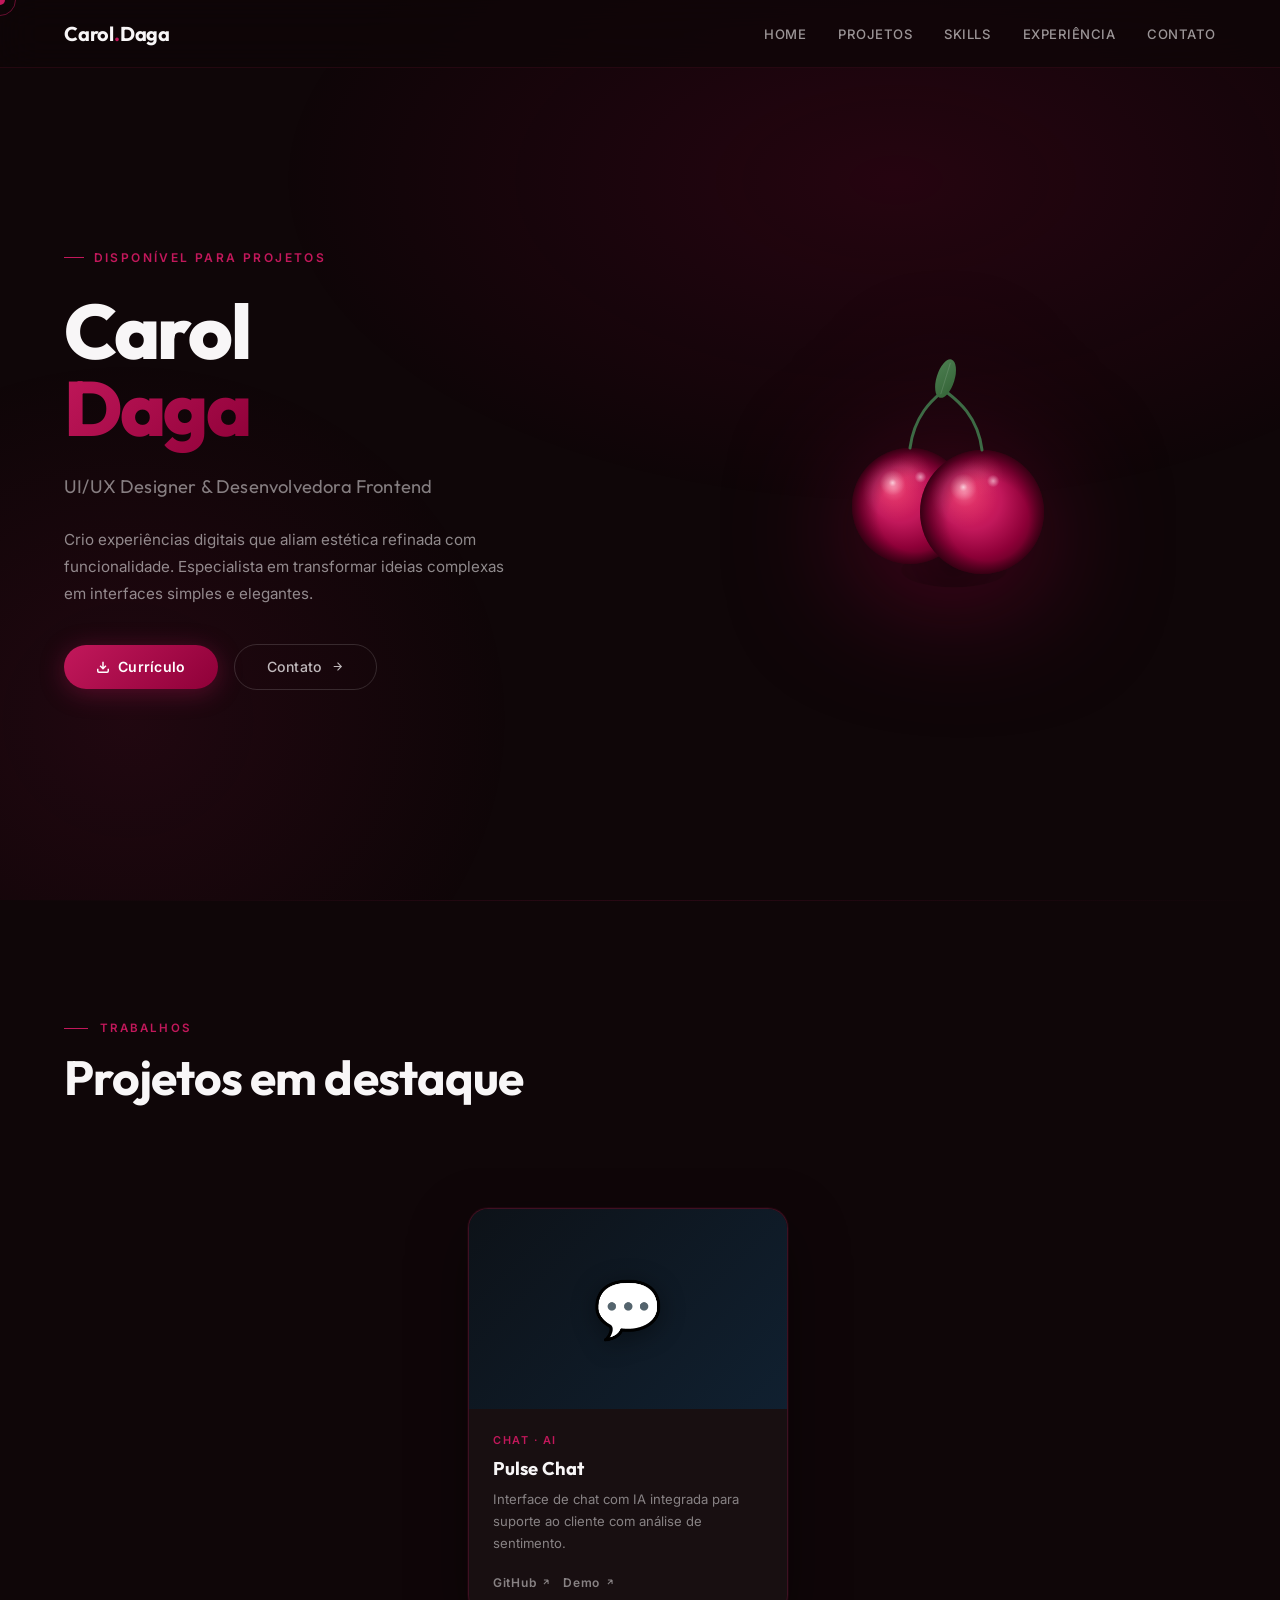
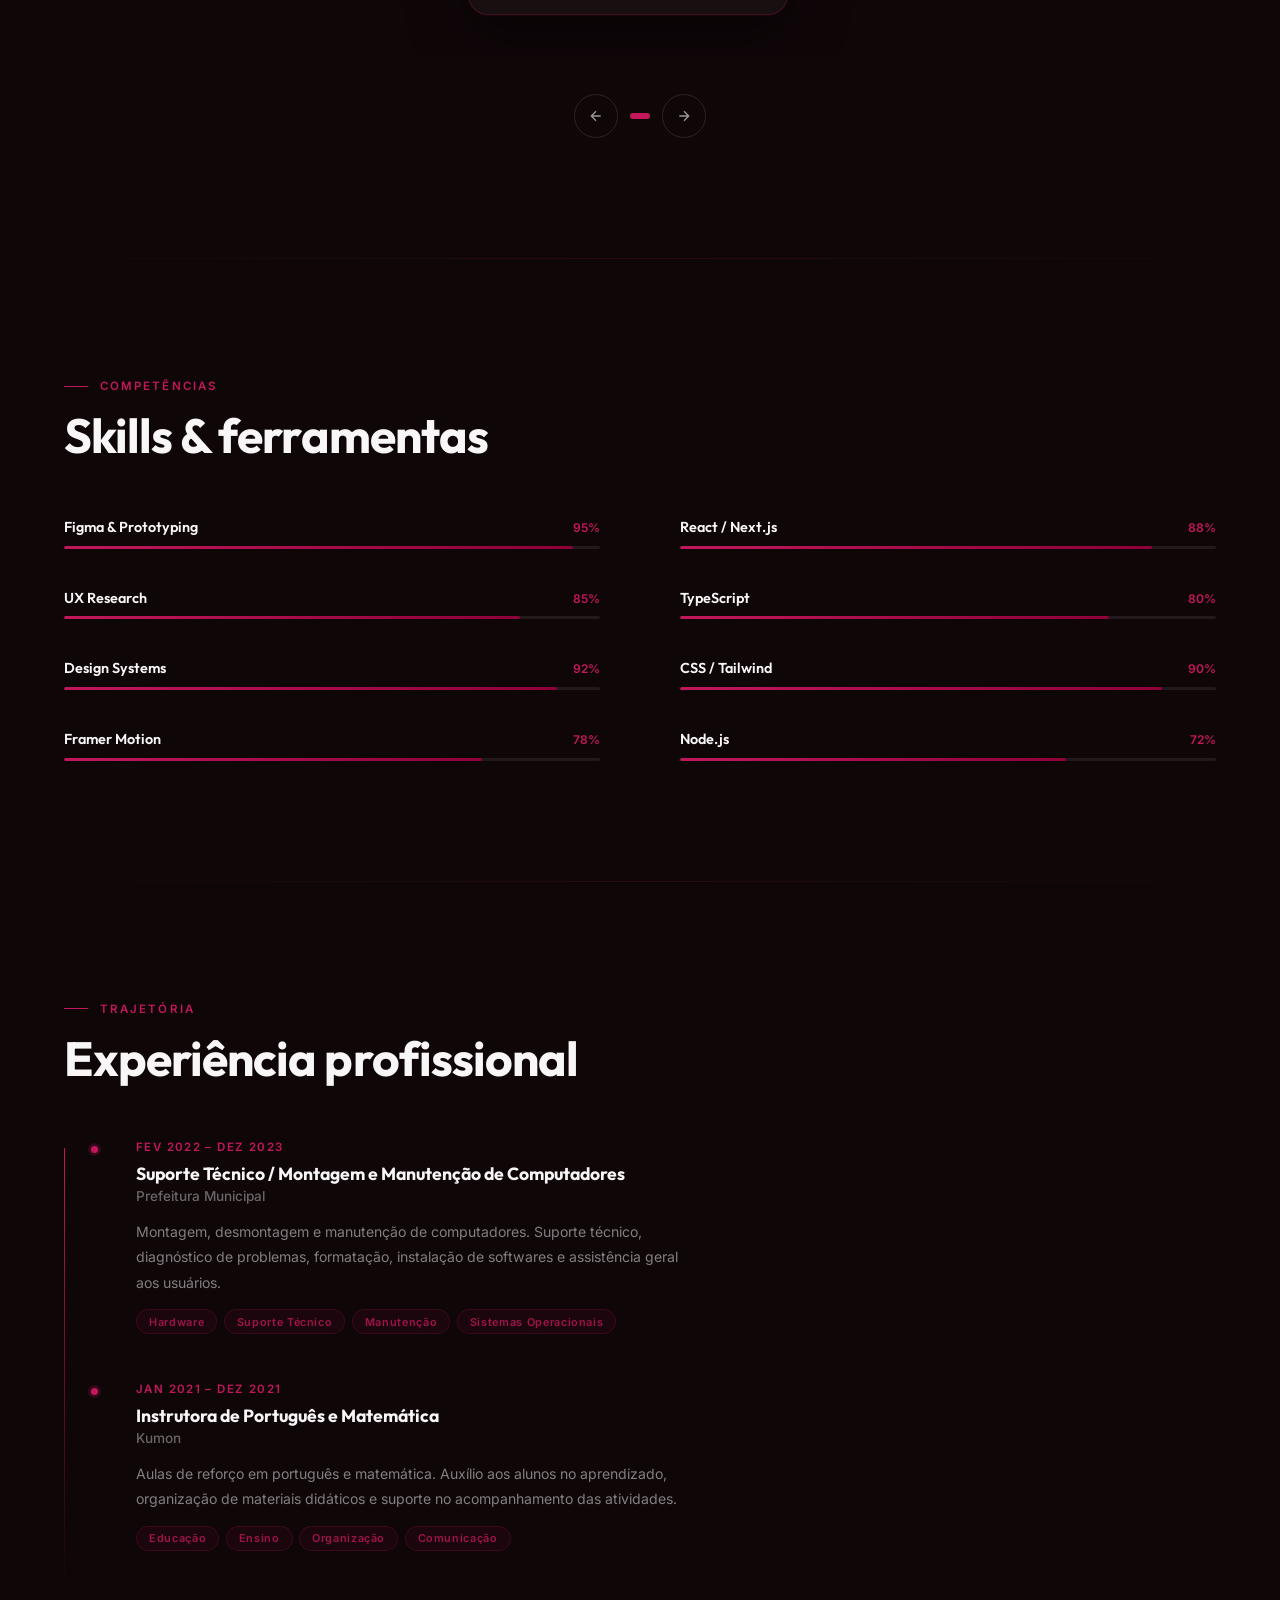
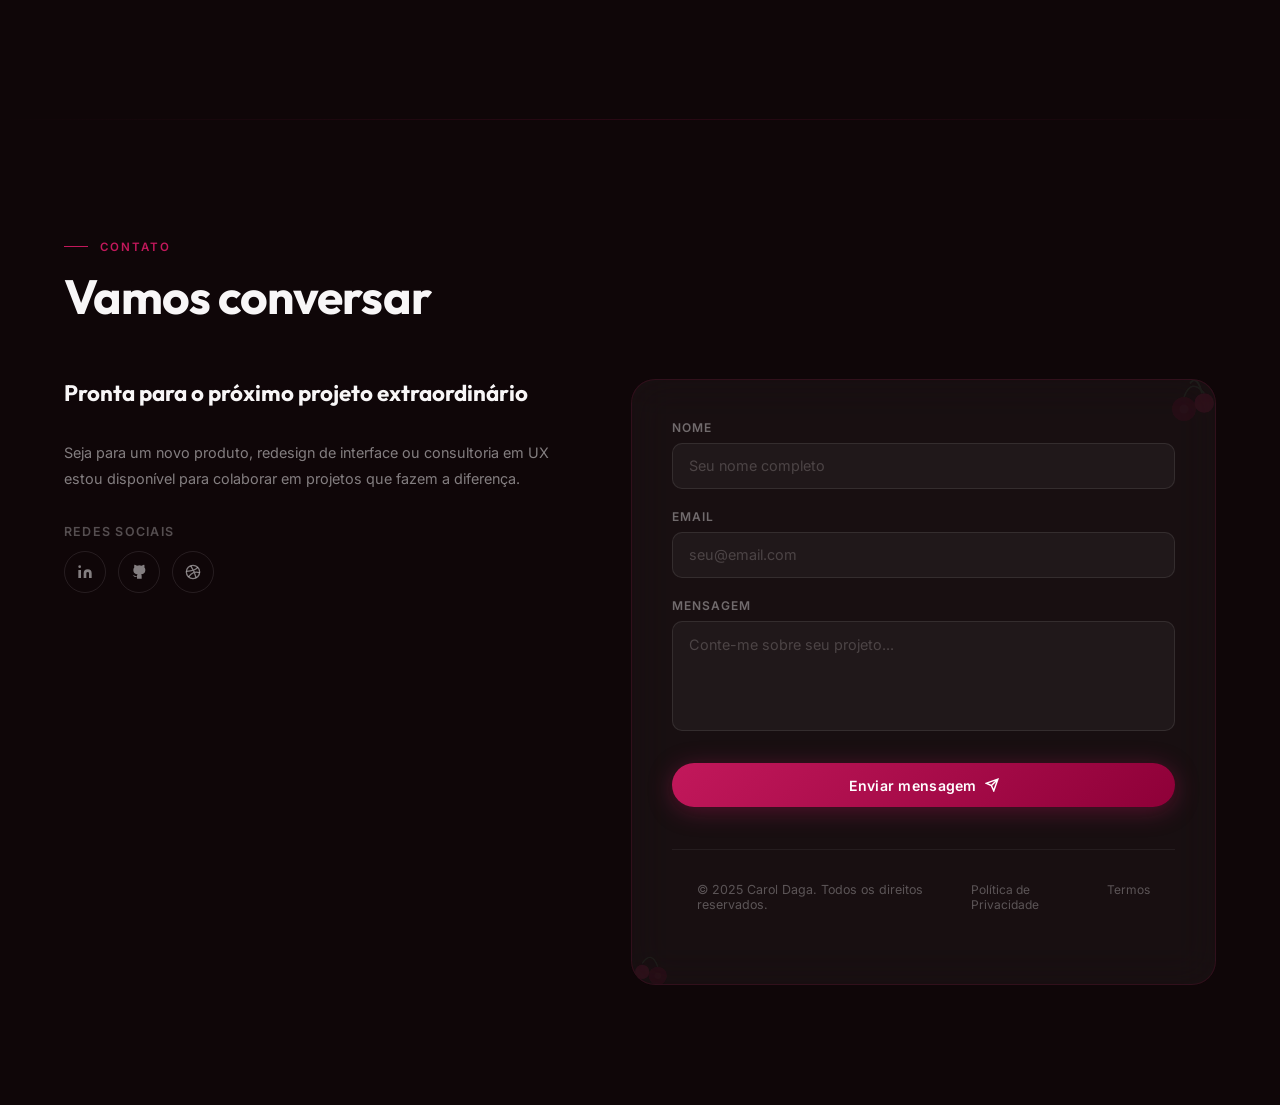
==== index.html @ 77267458 "style: toque finais no portfólio" ====
<!DOCTYPE html>
<html lang="pt-BR">
<head>
<meta charset="UTF-8">
<meta name="viewport" content="width=device-width, initial-scale=1.0">
<title>Portfolio — Carol Daga</title>
<link href="https://fonts.googleapis.com/css2?family=Outfit:wght@300;400;500;600;700;800&family=Inter:wght@300;400;500;600&display=swap" rel="stylesheet">
<link rel="stylesheet" href="style.css">
</head>
<body>

<div class="cursor" id="cursor"></div>
<div class="cursor-ring" id="cursorRing"></div>

<!-- HEADER -->
<header>
  <div class="logo">Carol<span>.</span>Daga</div>
  <nav>
    <a href="#home">Home</a>
    <a href="#projects">Projetos</a>
    <a href="#skills">Skills</a>
    <a href="#experience">Experiência</a>
    <a href="#contact">Contato</a>
  </nav>
</header>

<!-- HERO -->
<div class="wrapper">
<section id="home">
  <div class="hero-left fade-in">
    <span class="hero-eyebrow">Disponível para projetos</span>
    <h1 class="hero-name">
      Carol<br><span class="highlight">Daga</span>
    </h1>
    <p class="hero-title">UI/UX Designer & Desenvolvedora Frontend</p>
    <p class="hero-desc">Crio experiências digitais que aliam estética refinada com funcionalidade. Especialista em transformar ideias complexas em interfaces simples e elegantes.</p>
    <div class="hero-actions">
      <a href="https://drive.google.com/file/d/1856qaELvuAtlVrvX8k4z2LQz_kEx87Ot/view?usp=sharing" class="btn-primary">
        <svg width="14" height="14" viewBox="0 0 24 24" fill="none" stroke="currentColor" stroke-width="2.5"><path d="M21 15v4a2 2 0 01-2 2H5a2 2 0 01-2-2v-4M7 10l5 5 5-5M12 15V3"/></svg>
        Currículo
      </a>
      <a href="#contact" class="btn-secondary">
        Contato
        <svg width="13" height="13" viewBox="0 0 24 24" fill="none" stroke="currentColor" stroke-width="2"><path d="M5 12h14M12 5l7 7-7 7"/></svg>
      </a>
    </div>
  </div>
  <div class="hero-right">
    <div class="cherry-scene">
      <canvas id="cherryCanvas" width="380" height="380"></canvas>
    </div>
  </div>
</section>
</div>

<div class="section-divider"></div>

<!-- PROJECTS -->
<div class="wrapper">
<section id="projects">
  <div class="projects-header fade-in">
    <span class="section-label">Trabalhos</span>
    <h2 class="section-title">Projetos em destaque</h2>
  </div>

  <div class="carousel-wrapper" id="carouselWrapper">
    <div class="carousel-track" id="carouselTrack">
      <!-- Cards são inseridos via JS -->
    </div>
  </div>

  <div class="carousel-controls">
    <button class="carousel-btn" id="prevBtn">
      <svg width="16" height="16" viewBox="0 0 24 24" fill="none" stroke="currentColor" stroke-width="2"><path d="M19 12H5M12 5l-7 7 7 7"/></svg>
    </button>
    <div class="carousel-dots" id="carouselDots"></div>
    <button class="carousel-btn" id="nextBtn">
      <svg width="16" height="16" viewBox="0 0 24 24" fill="none" stroke="currentColor" stroke-width="2"><path d="M5 12h14M12 5l7 7-7 7"/></svg>
    </button>
  </div>
</section>
</div>

<div class="section-divider"></div>

<!-- SKILLS -->
<div class="wrapper">
<section id="skills">
  <div class="fade-in">
    <span class="section-label">Competências</span>
    <h2 class="section-title">Skills & ferramentas</h2>
  </div>
  <div class="skills-grid" id="skillsGrid">
  </div>
</section>
</div>

<div class="section-divider"></div>

<!-- EXPERIENCE -->
<div class="wrapper">
<section id="experience">
  <div class="fade-in">
    <span class="section-label">Trajetória</span>
    <h2 class="section-title">Experiência profissional</h2>
  </div>
  <div class="timeline" id="timeline"></div>
</section>
</div>

<div class="section-divider"></div>

<!-- CONTACT -->
<div class="wrapper">
<section id="contact">
  <div class="fade-in">
    <span class="section-label">Contato</span>
    <h2 class="section-title">Vamos conversar</h2>
  </div>
  <div class="contact-inner">
    <div class="contact-info fade-in">
      <p class="contact-info-title">Pronta para o próximo projeto extraordinário</p>
      <p class="contact-info-desc">Seja para um novo produto, redesign de interface ou consultoria em UX estou disponível para colaborar em projetos que fazem a diferença.</p>
      <div>
        <p style="font-size:0.78rem;letter-spacing:0.1em;text-transform:uppercase;color:rgba(248,246,247,0.3);margin-bottom:0.75rem;font-weight:600;">Redes sociais</p>
        <div class="contact-socials">
          <a class="social-link" href="https://www.linkedin.com/in/ana-carolina-daga-6a8595406/" title="LinkedIn">
            <svg width="16" height="16" viewBox="0 0 24 24" fill="currentColor"><path d="M16 8a6 6 0 016 6v7h-4v-7a2 2 0 00-2-2 2 2 0 00-2 2v7h-4v-7a6 6 0 016-6zM2 9h4v12H2z"/><circle cx="4" cy="4" r="2"/></svg>
          </a>
          <a class="social-link" href="https://github.com/Daga404" title="GitHub">
            <svg width="16" height="16" viewBox="0 0 24 24" fill="currentColor"><path d="M9 19c-5 1.5-5-2.5-7-3m14 6v-3.87a3.37 3.37 0 00-.94-2.61c3.14-.35 6.44-1.54 6.44-7A5.44 5.44 0 0020 4.77 5.07 5.07 0 0019.91 1S18.73.65 16 2.48a13.38 13.38 0 00-7 0C6.27.65 5.09 1 5.09 1A5.07 5.07 0 005 4.77a5.44 5.44 0 00-1.5 3.78c0 5.42 3.3 6.61 6.44 7A3.37 3.37 0 009 18.13V22"/></svg>
          </a>
          <a class="social-link" href="https://dribbble.com/Caroldgt" title="Dribbble">
            <svg width="16" height="16" viewBox="0 0 24 24" fill="none" stroke="currentColor" stroke-width="2"><circle cx="12" cy="12" r="10"/><path d="M8.56 2.75c4.37 6.03 6.02 9.42 8.03 17.72m2.54-15.38c-3.72 4.35-8.94 5.66-16.88 5.85m19.5 1.9c-3.5-.93-6.63-.82-8.94 0-2.58.92-5.01 2.86-7.44 6.32"/></svg>
          </a>
          <!-- <a class="social-link" href="caroldaga2@gmail.com" title="Email">
            <svg width="16" height="16" viewBox="0 0 24 24" fill="none" stroke="currentColor" stroke-width="2"><path d="M4 4h16c1.1 0 2 .9 2 2v12c0 1.1-.9 2-2 2H4c-1.1 0-2-.9-2-2V6c0-1.1.9-2 2-2z"/><polyline points="22,6 12,13 2,6"/></svg>
          </a> -->
        </div>
      </div>
    </div>
    <div class="contact-card fade-in" style="position:relative;">

     <!-- Corner cherry deco -->
<svg class="cherry-deco" style="top:-10px;right:-8px;width:60px;" viewBox="0 0 80 80" fill="none">
  <circle cx="28" cy="52" r="16" fill="#8E0038"/>
  <circle cx="55" cy="44" r="13" fill="#C2185B"/>
  <path d="M28 36 Q38 10 55 31" stroke="#4a7c5f" stroke-width="2" fill="none"/>
  <path d="M36 18 Q45 5 52 31" stroke="#4a7c5f" stroke-width="2.5" fill="none"/>
  <circle cx="28" cy="52" r="6" fill="rgba(255,255,255,0.12)"/>
</svg>
<svg class="cherry-deco" style="bottom:-10px;left:-8px;width:52px;transform:scale(-1,1);" viewBox="0 0 80 80" fill="none">
  <circle cx="28" cy="52" r="14" fill="#8E0038"/>
  <circle cx="52" cy="46" r="11" fill="#C2185B"/>
  <path d="M28 38 Q38 12 52 33" stroke="#4a7c5f" stroke-width="2" fill="none"/>
  <circle cx="28" cy="52" r="5" fill="rgba(255,255,255,0.1)"/>
</svg>

<form id="contact-form">
  <div class="form-group">
    <label class="form-label">Nome</label>
    <input class="form-input" type="text" name="nome" placeholder="Seu nome completo" required>
  </div>
  <div class="form-group">
    <label class="form-label">Email</label>
    <input class="form-input" type="email" name="email" placeholder="seu@email.com" required>
  </div>
  <div class="form-group">
    <label class="form-label">Mensagem</label>
    <textarea class="form-textarea" name="mensagem" placeholder="Conte-me sobre seu projeto..." required></textarea>
  </div>
  <button class="btn-primary" type="submit" style="width:100%;justify-content:center;margin-top:0.5rem;">
    Enviar mensagem
    <svg width="14" height="14" viewBox="0 0 24 24" fill="none" stroke="currentColor" stroke-width="2.5"><path d="M22 2L11 13M22 2l-7 20-4-9-9-4 20-7z"/></svg>
  </button>
  <p id="form-status" style="text-align:center;margin-top:1rem;font-size:0.9rem;"></p>
</form>

<!-- FOOTER -->
<footer>
  <p class="footer-copy">© 2025 Carol Daga. Todos os direitos reservados.</p>
  <div class="footer-links">
    <a href="#">Política de Privacidade</a>
    <a href="#">Termos</a>
  </div>
</footer>

<script>
// ── CURSOR ──
const cursor = document.getElementById('cursor');
const cursorRing = document.getElementById('cursorRing');
let mx = 0, my = 0, rx = 0, ry = 0;
document.addEventListener('mousemove', e => { mx = e.clientX; my = e.clientY; cursor.style.left = mx+'px'; cursor.style.top = my+'px'; });
function animateRing() {
  rx += (mx - rx) * 0.14;
  ry += (my - ry) * 0.14;
  cursorRing.style.left = rx+'px'; cursorRing.style.top = ry+'px';
  requestAnimationFrame(animateRing);
}
animateRing();

// ── CHERRY CANVAS ──
(function() {
  const canvas = document.getElementById('cherryCanvas');
  const ctx = canvas.getContext('2d');
  const W = 380, H = 380;
  let mouseX = 0, mouseY = 0;
  let tiltX = 0, tiltY = 0;

  document.addEventListener('mousemove', e => {
    const rect = canvas.getBoundingClientRect();
    mouseX = ((e.clientX - rect.left) / W - 0.5) * 2;
    mouseY = ((e.clientY - rect.top) / H - 0.5) * 2;
  });

  function drawCherry(ox, oy, radius, tX, tY) {
    ctx.clearRect(0, 0, W, H);
    const cx = W/2 + ox + tX*18;
    const cy = H/2 + oy + tY*14;

    // Shadow
    const shadowGrad = ctx.createRadialGradient(cx+10, cy+radius*0.9+20, 0, cx+10, cy+radius*0.9+20, radius*1.1);
    shadowGrad.addColorStop(0, 'rgba(0,0,0,0.35)');
    shadowGrad.addColorStop(1, 'rgba(0,0,0,0)');
    ctx.beginPath();
    ctx.ellipse(cx+10, cy+radius+18, radius*0.85, radius*0.28, 0, 0, Math.PI*2);
    ctx.fillStyle = shadowGrad;
    ctx.fill();

    // --- Cherry 1 (left, slightly behind) ---
    drawOneFruit(ctx, cx-34+tX*6, cy+16+tY*4, 58);

    // --- Cherry 2 (right, front) ---
    drawOneFruit(ctx, cx+38+tX*8, cy+22+tY*4, 62);

    // --- Stems ---
    ctx.strokeStyle = '#3d6b45';
    ctx.lineWidth = 3;
    ctx.lineCap = 'round';

    // Left stem
    ctx.beginPath();
    ctx.moveTo(cx-34+tX*6, cy+16+tY*4-58);
    ctx.bezierCurveTo(cx-34+tX*6+5, cy-80, cx+tX*7-5, cy-95, cx+tX*7, cy-100);
    ctx.stroke();

    // Right stem
    ctx.beginPath();
    ctx.moveTo(cx+38+tX*8, cy+22+tY*4-62);
    ctx.bezierCurveTo(cx+38+tX*8-5, cy-80, cx+tX*7+5, cy-95, cx+tX*7, cy-100);
    ctx.stroke();

    // Leaf
    ctx.save();
    ctx.translate(cx+tX*7-2, cy-100);
    ctx.rotate(0.3 + tX*0.08);
    const leafGrad = ctx.createLinearGradient(-18,-10,18,10);
    leafGrad.addColorStop(0, '#4a7c4e');
    leafGrad.addColorStop(1, '#2d5c30');
    ctx.beginPath();
    ctx.ellipse(0, -12, 9, 20, 0, 0, Math.PI*2);
    ctx.fillStyle = leafGrad;
    ctx.fill();
    // Leaf vein
    ctx.strokeStyle = 'rgba(255,255,255,0.12)';
    ctx.lineWidth = 1;
    ctx.beginPath();
    ctx.moveTo(0, -28); ctx.lineTo(0, 4);
    ctx.stroke();
    ctx.restore();
  }

  function drawOneFruit(ctx, cx, cy, r) {
    // Base gradient - dark wine to bright crimson
    const baseGrad = ctx.createRadialGradient(cx-r*0.3, cy-r*0.35, r*0.05, cx, cy, r);
    baseGrad.addColorStop(0, '#e8215a');
    baseGrad.addColorStop(0.45, '#C2185B');
    baseGrad.addColorStop(0.78, '#8E0038');
    baseGrad.addColorStop(1, '#5a0020');
    ctx.beginPath();
    ctx.arc(cx, cy, r, 0, Math.PI*2);
    ctx.fillStyle = baseGrad;
    ctx.fill();

    // Dark rim (bottom edge depth)
    const rimGrad = ctx.createRadialGradient(cx+r*0.3, cy+r*0.4, 0, cx, cy, r);
    rimGrad.addColorStop(0, 'rgba(0,0,0,0)');
    rimGrad.addColorStop(0.65, 'rgba(0,0,0,0)');
    rimGrad.addColorStop(1, 'rgba(0,0,0,0.38)');
    ctx.beginPath();
    ctx.arc(cx, cy, r, 0, Math.PI*2);
    ctx.fillStyle = rimGrad;
    ctx.fill();

    // Specular highlight (large soft)
    const spec1Grad = ctx.createRadialGradient(cx-r*0.28, cy-r*0.3, 0, cx-r*0.28, cy-r*0.3, r*0.55);
    spec1Grad.addColorStop(0, 'rgba(255,255,255,0.28)');
    spec1Grad.addColorStop(0.4, 'rgba(255,255,255,0.08)');
    spec1Grad.addColorStop(1, 'rgba(255,255,255,0)');
    ctx.beginPath();
    ctx.arc(cx, cy, r, 0, Math.PI*2);
    ctx.fillStyle = spec1Grad;
    ctx.fill();

    // Sharp catchlight
    ctx.save();
    ctx.beginPath();
    ctx.arc(cx, cy, r, 0, Math.PI*2);
    ctx.clip();
    const catchGrad = ctx.createRadialGradient(cx-r*0.3, cy-r*0.4, 0, cx-r*0.3, cy-r*0.4, r*0.22);
    catchGrad.addColorStop(0, 'rgba(255,255,255,0.72)');
    catchGrad.addColorStop(0.3, 'rgba(255,255,255,0.3)');
    catchGrad.addColorStop(1, 'rgba(255,255,255,0)');
    ctx.fillStyle = catchGrad;
    ctx.fillRect(cx-r, cy-r, r*2, r*2);

    // Tiny secondary sparkle
    const spark = ctx.createRadialGradient(cx+r*0.18, cy-r*0.5, 0, cx+r*0.18, cy-r*0.5, r*0.1);
    spark.addColorStop(0, 'rgba(255,255,255,0.55)');
    spark.addColorStop(1, 'rgba(255,255,255,0)');
    ctx.fillStyle = spark;
    ctx.fillRect(cx-r, cy-r, r*2, r*2);
    ctx.restore();

    // Subtle translucency at top
    const transGrad = ctx.createRadialGradient(cx, cy-r*0.6, 0, cx, cy-r*0.6, r*0.35);
    transGrad.addColorStop(0, 'rgba(255,120,140,0.15)');
    transGrad.addColorStop(1, 'rgba(255,120,140,0)');
    ctx.beginPath();
    ctx.arc(cx, cy, r, 0, Math.PI*2);
    ctx.fillStyle = transGrad;
    ctx.fill();
  }

  let animTilt = {x: 0, y: 0};
  function animate() {
    animTilt.x += (mouseX - animTilt.x) * 0.07;
    animTilt.y += (mouseY - animTilt.y) * 0.07;
    drawCherry(0, 20, 62, animTilt.x, animTilt.y);
    requestAnimationFrame(animate);
  }
  animate();
})();

// ── PROJECTS DATA ──
const projects = [
  /* {
    emoji: '🛒',
    bg: 'linear-gradient(135deg, #1a0d12 0%, #2d0a1f 100%)',
    tag: 'UI Design · E-commerce',
    title: 'Bloom Market',
    desc: 'Plataforma de e-commerce para artesanato local com checkout intuitivo e experiência mobile-first.',
    links: ['Live Demo', 'Case Study'],
  }, */
  /* {
    emoji: '📊',
    bg: 'linear-gradient(135deg, #0d1020 0%, #1a1535 100%)',
    tag: 'Dashboard · SaaS',
    title: 'Metric Studio',
    desc: 'Dashboard analítico com visualizações de dados em tempo real para equipes de produto.',
    links: ['Live Demo', 'GitHub'],
  }, */
  /* {
    emoji: '🎵',
    bg: 'linear-gradient(135deg, #0f1a10 0%, #1a2d1a 100%)',
    tag: 'App Mobile · UX',
    title: 'Harmonia',
    desc: 'Aplicativo de streaming musical com interface gestual e personalização profunda de playlists.',
    links: ['Protótipo', 'Behance'],
  }, */
  /* {
    emoji: '🏠',
    bg: 'linear-gradient(135deg, #1a1005 0%, #2d200a 100%)',
    tag: 'Web App · Real Estate',
    title: 'Nidus',
    desc: 'Plataforma imobiliária com tour virtual em 3D e match inteligente entre perfil e imóvel.',
    links: ['Live Demo', 'Case Study'],
  }, */
  {
    emoji: '💬',
    bg: 'linear-gradient(135deg, #0d1218 0%, #102030 100%)',
    tag: 'Chat · AI',
    title: 'Pulse Chat',
    desc: 'Interface de chat com IA integrada para suporte ao cliente com análise de sentimento.',
    links: ['GitHub', 'Demo'],
  },
];

const track = document.getElementById('carouselTrack');
const dotsEl = document.getElementById('carouselDots');
let currentIndex = 0;
const total = projects.length;

projects.forEach((p, i) => {
  const card = document.createElement('div');
  card.className = 'project-card' + (i === 0 ? ' active' : '');
  card.innerHTML = `
    <div class="card-thumb">
      <div class="card-thumb-bg" style="background:${p.bg}">
        <span style="font-size:3.5rem;filter:drop-shadow(0 4px 12px rgba(0,0,0,0.4))">${p.emoji}</span>
      </div>
    </div>
    <div class="card-body">
      <p class="card-tag">${p.tag}</p>
      <h3 class="card-title">${p.title}</h3>
      <p class="card-desc">${p.desc}</p>
      <div class="card-links">
        ${p.links.map(l => `<a class="card-link" href="#">
          ${l}
          <svg width="10" height="10" viewBox="0 0 24 24" fill="none" stroke="currentColor" stroke-width="2.5"><path d="M7 17L17 7M17 7H7M17 7v10"/></svg>
        </a>`).join('')}
      </div>
    </div>
  `;
  track.appendChild(card);

  const dot = document.createElement('div');
  dot.className = 'dot' + (i===0?' active':'');
  dot.addEventListener('click', () => goTo(i));
  dotsEl.appendChild(dot);
});

function goTo(idx) {
  currentIndex = ((idx % total) + total) % total;
  const cards = track.querySelectorAll('.project-card');
  const dots = dotsEl.querySelectorAll('.dot');
  const cardW = 320 + 24; // card width + gap
  const wrapperW = track.parentElement.offsetWidth;
  const offset = wrapperW/2 - cardW/2 - currentIndex*cardW;
  track.style.transform = `translateX(${offset}px)`;

  cards.forEach((c,i) => {
    c.classList.toggle('active', i === currentIndex);
  });
  dots.forEach((d,i) => d.classList.toggle('active', i === currentIndex));
}

// Init position
setTimeout(() => goTo(1), 50);

document.getElementById('prevBtn').addEventListener('click', () => goTo(currentIndex - 1));
document.getElementById('nextBtn').addEventListener('click', () => goTo(currentIndex + 1));

// Auto-advance
setInterval(() => goTo(currentIndex + 1), 5000);

// ── SKILLS ──
const skills = [
  { name: 'Figma & Prototyping', pct: 95 },
  { name: 'React / Next.js', pct: 88 },
  { name: 'UX Research', pct: 85 },
  { name: 'TypeScript', pct: 80 },
  { name: 'Design Systems', pct: 92 },
  { name: 'CSS / Tailwind', pct: 90 },
  { name: 'Framer Motion', pct: 78 },
  { name: 'Node.js', pct: 72 },
];

const skillsGrid = document.getElementById('skillsGrid');
skills.forEach(s => {
  const el = document.createElement('div');
  el.className = 'skill-item fade-in';
  el.innerHTML = `
    <div class="skill-info">
      <span class="skill-name">${s.name}</span>
      <span class="skill-pct">${s.pct}%</span>
    </div>
    <div class="skill-bar">
      <div class="skill-fill" data-pct="${s.pct}"></div>
    </div>
  `;
  skillsGrid.appendChild(el);
});

// ── EXPERIENCE ──
const experiences = [
  {
  date: 'Fev 2022 – Dez 2023',
  role: 'Suporte Técnico / Montagem e Manutenção de Computadores',
  company: 'Prefeitura Municipal',
  desc: 'Montagem, desmontagem e manutenção de computadores. Suporte técnico, diagnóstico de problemas, formatação, instalação de softwares e assistência geral aos usuários.',
  tags: ['Hardware', 'Suporte Técnico', 'Manutenção', 'Sistemas Operacionais']
},
{
  date: 'Jan 2021 – Dez 2021',
  role: 'Instrutora de Português e Matemática',
  company: 'Kumon',
  desc: 'Aulas de reforço em português e matemática. Auxílio aos alunos no aprendizado, organização de materiais didáticos e suporte no acompanhamento das atividades.',
  tags: ['Educação', 'Ensino', 'Organização', 'Comunicação']
}

];

const timeline = document.getElementById('timeline');
experiences.forEach(e => {
  const el = document.createElement('div');
  el.className = 'timeline-item fade-in';
  el.innerHTML = `
    <p class="timeline-date">${e.date}</p>
    <h3 class="timeline-role">${e.role}</h3>
    <p class="timeline-company">${e.company}</p>
    <p class="timeline-desc">${e.desc}</p>
    <div class="timeline-tags">${e.tags.map(t=>`<span class="tag">${t}</span>`).join('')}</div>
  `;
  timeline.appendChild(el);
});

// ── SCROLL ANIMATIONS ──
const observer = new IntersectionObserver((entries) => {
  entries.forEach(e => {
    if (e.isIntersecting) {
      e.target.classList.add('visible');
      // Animate skill bars
      e.target.querySelectorAll('.skill-fill').forEach(bar => {
        bar.style.width = bar.dataset.pct + '%';
      });
    }
  });
}, { threshold: 0.12, rootMargin: '0px 0px -40px 0px' });

document.querySelectorAll('.fade-in').forEach(el => observer.observe(el));

// Also trigger skill bar animation when skills section is visible
const skillObserver = new IntersectionObserver((entries) => {
  entries.forEach(e => {
    if(e.isIntersecting) {
      e.target.querySelectorAll('.skill-fill').forEach(bar => {
        bar.style.width = bar.dataset.pct + '%';
      });
    }
  });
}, { threshold: 0.1 });
skillObserver.observe(document.getElementById('skills'));
</script>
 <script src="script.js"></script>
</body>
</html>
---- style.css ----
:root {
    --crimson: #C2185B;
    --wine: #8E0038;
    --wine-deep: #6B0029;
    --soft-white: #F8F6F7;
    --dark: #2A2A2A;
    --dark-mid: #3D3D3D;
    --gray: #6E6E6E;
    --gray-light: #E8E4E6;
    --glass-bg: rgba(248, 246, 247, 0.06);
    --glass-border: rgba(194, 24, 91, 0.18);
  }

  *, *::before, *::after { box-sizing: border-box; margin: 0; padding: 0; }

  html { scroll-behavior: smooth; }

  body {
    font-family: 'Inter', sans-serif;
    background: #0F0608;
    color: var(--soft-white);
    overflow-x: hidden;
    cursor: none;
  }

  /* Custom cursor */
  .cursor {
    width: 10px; height: 10px;
    background: var(--crimson);
    border-radius: 50%;
    position: fixed;
    pointer-events: none;
    z-index: 9999;
    transform: translate(-50%, -50%);
    transition: width 0.2s, height 0.2s, background 0.2s;
  }
  .cursor-ring {
    width: 32px; height: 32px;
    border: 1.5px solid rgba(194,24,91,0.5);
    border-radius: 50%;
    position: fixed;
    pointer-events: none;
    z-index: 9998;
    transform: translate(-50%, -50%);
    transition: all 0.12s ease;
  }
  body:has(a:hover) .cursor, body:has(button:hover) .cursor { width: 14px; height: 14px; }

  /* Background texture */
  body::before {
    content: '';
    position: fixed; inset: 0;
    background:
      radial-gradient(ellipse 80% 60% at 70% 20%, rgba(142,0,56,0.18) 0%, transparent 60%),
      radial-gradient(ellipse 60% 80% at 10% 80%, rgba(194,24,91,0.1) 0%, transparent 50%);
    pointer-events: none; z-index: 0;
  }

  /* ── HEADER ── */
  header {
    position: fixed; top: 0; left: 0; right: 0; z-index: 1000;
    padding: 0 5%;
    background: rgba(15,6,8,0.72);
    backdrop-filter: blur(20px);
    -webkit-backdrop-filter: blur(20px);
    border-bottom: 1px solid rgba(194,24,91,0.12);
    height: 68px;
    display: flex; align-items: center; justify-content: space-between;
  }

  .logo {
    font-family: 'Outfit', sans-serif;
    font-weight: 700; font-size: 1.25rem;
    color: var(--soft-white);
    letter-spacing: -0.01em;
  }
  .logo span { color: var(--crimson); }

  nav { display: flex; gap: 2rem; align-items: center; }
  nav a {
    font-family: 'Inter', sans-serif;
    font-size: 0.82rem; font-weight: 500;
    color: rgba(248,246,247,0.6);
    text-decoration: none;
    letter-spacing: 0.04em;
    text-transform: uppercase;
    transition: color 0.25s;
    position: relative;
  }
  nav a::after {
    content: '';
    position: absolute; bottom: -4px; left: 0; right: 0;
    height: 1px; background: var(--crimson);
    transform: scaleX(0); transform-origin: left;
    transition: transform 0.3s ease;
  }
  nav a:hover { color: var(--soft-white); }
  nav a:hover::after { transform: scaleX(1); }

  /* ── SECTION BASE ── */
  section {
    position: relative; z-index: 1;
    padding: 100px 5%;
    max-width: 1280px; margin: 0 auto;
    width: 100%;
  }

  .section-label {
    font-family: 'Inter', sans-serif;
    font-size: 0.72rem; font-weight: 600;
    letter-spacing: 0.18em; text-transform: uppercase;
    color: var(--crimson);
    margin-bottom: 1rem;
    display: flex; align-items: center; gap: 0.75rem;
  }
  .section-label::before {
    content: '';
    width: 24px; height: 1px;
    background: var(--crimson);
    display: block;
  }

  .section-title {
    font-family: 'Outfit', sans-serif;
    font-size: clamp(2rem, 4vw, 3rem);
    font-weight: 700;
    color: var(--soft-white);
    letter-spacing: -0.02em;
    line-height: 1.1;
  }

  /* ── HERO ── */
  #home {
    min-height: 100vh;
    display: grid; grid-template-columns: 1fr 1fr;
    align-items: center; gap: 4rem;
    padding-top: 140px;
  }

  .hero-left { display: flex; flex-direction: column; gap: 1.75rem; }

  .hero-eyebrow {
    font-family: 'Inter', sans-serif;
    font-size: 0.75rem; font-weight: 600;
    letter-spacing: 0.2em; text-transform: uppercase;
    color: var(--crimson);
    display: flex; align-items: center; gap: 0.6rem;
  }
  .hero-eyebrow::before {
    content: '';
    width: 20px; height: 1px;
    background: var(--crimson);
  }

  .hero-name {
    font-family: 'Outfit', sans-serif;
    font-size: clamp(2.8rem, 6vw, 5rem);
    font-weight: 800;
    line-height: 1.0;
    letter-spacing: -0.03em;
    color: var(--soft-white);
  }
  .hero-name .highlight {
    background: linear-gradient(135deg, var(--crimson), var(--wine));
    -webkit-background-clip: text;
    -webkit-text-fill-color: transparent;
    background-clip: text;
  }

  .hero-title {
    font-family: 'Outfit', sans-serif;
    font-size: 1.15rem; font-weight: 400;
    color: rgba(248,246,247,0.5);
    letter-spacing: 0.01em;
  }

  .hero-desc {
    font-size: 0.95rem; line-height: 1.8;
    color: rgba(248,246,247,0.55);
    max-width: 440px;
  }

  .hero-actions { display: flex; gap: 1rem; align-items: center; margin-top: 0.5rem; }

  .btn-primary {
    display: inline-flex; align-items: center; gap: 0.5rem;
    padding: 0.85rem 2rem;
    background: linear-gradient(135deg, var(--crimson), var(--wine));
    color: white; font-family: 'Inter', sans-serif;
    font-size: 0.88rem; font-weight: 600;
    letter-spacing: 0.02em;
    border: none; border-radius: 50px;
    cursor: none; text-decoration: none;
    transition: transform 0.25s, box-shadow 0.25s;
    box-shadow: 0 4px 24px rgba(194,24,91,0.35);
  }
  .btn-primary:hover {
    transform: translateY(-2px);
    box-shadow: 0 8px 32px rgba(194,24,91,0.5);
  }

  .btn-secondary {
    display: inline-flex; align-items: center; gap: 0.5rem;
    padding: 0.85rem 2rem;
    background: transparent;
    color: rgba(248,246,247,0.75);
    font-family: 'Inter', sans-serif;
    font-size: 0.88rem; font-weight: 500;
    letter-spacing: 0.02em;
    border: 1px solid rgba(248,246,247,0.15);
    border-radius: 50px;
    cursor: none; text-decoration: none;
    transition: all 0.25s;
  }
  .btn-secondary:hover {
    border-color: rgba(194,24,91,0.4);
    color: var(--soft-white);
    background: rgba(194,24,91,0.08);
  }

  /* Cherry 3D */
  .hero-right {
    display: flex; align-items: center; justify-content: center;
    position: relative;
  }

  .cherry-scene {
    position: relative;
    width: 380px; height: 380px;
    transform-style: preserve-3d;
    perspective: 800px;
  }

  #cherryCanvas {
    width: 380px; height: 380px;
    filter: drop-shadow(0 24px 60px rgba(142,0,56,0.5));
  }

  /* Corner cherries */
  .cherry-corner {
    position: absolute;
    opacity: 0.22;
    pointer-events: none;
  }

  /* ── PROJECTS ── */
  #projects {
    padding-top: 120px;
    padding-bottom: 120px;
  }

  .projects-header { margin-bottom: 4rem; }

  .carousel-wrapper {
    position: relative;
    display: flex; align-items: center;
    gap: 0;
    overflow: hidden;
    padding: 40px 0;
  }

  .carousel-track {
    display: flex;
    gap: 1.5rem;
    transition: transform 0.6s cubic-bezier(0.25, 0.46, 0.45, 0.94);
    will-change: transform;
  }

  .project-card {
    flex: 0 0 320px;
    background: rgba(248,246,247,0.04);
    border: 1px solid rgba(248,246,247,0.07);
    border-radius: 20px;
    overflow: hidden;
    transition: all 0.5s cubic-bezier(0.25, 0.46, 0.45, 0.94);
    cursor: none;
    transform: scale(0.88);
    opacity: 0.55;
  }
  .project-card.active {
    transform: scale(1.0);
    opacity: 1;
    border-color: rgba(194,24,91,0.22);
    box-shadow: 0 20px 60px rgba(0,0,0,0.4), 0 0 0 1px rgba(194,24,91,0.1);
  }

  .card-thumb {
    height: 200px;
    position: relative; overflow: hidden;
  }
  .card-thumb-bg {
    width: 100%; height: 100%;
    display: flex; align-items: center; justify-content: center;
    font-size: 3rem;
  }

  .card-body { padding: 1.5rem; }
  .card-tag {
    font-size: 0.68rem; font-weight: 600;
    letter-spacing: 0.14em; text-transform: uppercase;
    color: var(--crimson); margin-bottom: 0.6rem;
  }
  .card-title {
    font-family: 'Outfit', sans-serif;
    font-size: 1.15rem; font-weight: 700;
    color: var(--soft-white);
    margin-bottom: 0.5rem;
  }
  .card-desc {
    font-size: 0.82rem; line-height: 1.7;
    color: rgba(248,246,247,0.5);
    margin-bottom: 1.25rem;
  }
  .card-links { display: flex; gap: 0.75rem; }
  .card-link {
    font-size: 0.75rem; font-weight: 600;
    letter-spacing: 0.06em;
    color: rgba(248,246,247,0.5);
    text-decoration: none;
    display: flex; align-items: center; gap: 0.3rem;
    transition: color 0.2s;
  }
  .card-link:hover { color: var(--crimson); }

  .carousel-controls {
    display: flex; gap: 0.75rem;
    margin-top: 2.5rem;
    justify-content: center;
    align-items: center;
  }
  .carousel-btn {
    width: 44px; height: 44px;
    border-radius: 50%;
    border: 1px solid rgba(248,246,247,0.12);
    background: transparent;
    color: rgba(248,246,247,0.6);
    cursor: none;
    display: flex; align-items: center; justify-content: center;
    font-size: 1rem;
    transition: all 0.25s;
  }
  .carousel-btn:hover {
    border-color: var(--crimson);
    color: var(--crimson);
    background: rgba(194,24,91,0.08);
  }
  .carousel-dots { display: flex; gap: 0.4rem; }
  .dot {
    width: 6px; height: 6px;
    border-radius: 50%;
    background: rgba(248,246,247,0.2);
    cursor: none;
    transition: all 0.3s;
  }
  .dot.active {
    background: var(--crimson);
    width: 20px;
    border-radius: 3px;
  }

  /* ── SKILLS ── */
  #skills { padding-top: 120px; padding-bottom: 120px; }

  .skills-grid {
    display: grid;
    grid-template-columns: repeat(2, 1fr);
    gap: 2.5rem 5rem;
    margin-top: 3.5rem;
  }

  .skill-item { display: flex; flex-direction: column; gap: 0.6rem; }
  .skill-info { display: flex; justify-content: space-between; align-items: baseline; }
  .skill-name {
    font-family: 'Outfit', sans-serif;
    font-size: 0.9rem; font-weight: 600;
    color: var(--soft-white);
  }
  .skill-pct {
    font-size: 0.75rem; font-weight: 600;
    color: var(--crimson);
    font-family: 'Inter', sans-serif;
  }
  .skill-bar {
    height: 3px;
    background: rgba(248,246,247,0.08);
    border-radius: 2px;
    overflow: hidden;
  }
  .skill-fill {
    height: 100%;
    background: linear-gradient(90deg, var(--crimson), var(--wine));
    border-radius: 2px;
    width: 0%;
    transition: width 1.2s cubic-bezier(0.25, 0.46, 0.45, 0.94);
  }

  .skills-categories {
    display: grid;
    grid-template-columns: repeat(3, 1fr);
    gap: 1.5rem;
    margin-top: 1rem;
    margin-bottom: 2rem;
  }
  .skill-cat-btn {
    padding: 0.55rem 1rem;
    border-radius: 50px;
    border: 1px solid rgba(248,246,247,0.1);
    background: transparent;
    color: rgba(248,246,247,0.5);
    font-family: 'Inter', sans-serif;
    font-size: 0.78rem; font-weight: 500;
    cursor: none;
    transition: all 0.25s;
    text-align: center;
  }
  .skill-cat-btn.active, .skill-cat-btn:hover {
    border-color: var(--crimson);
    color: var(--crimson);
    background: rgba(194,24,91,0.08);
  }

  /* ── EXPERIENCE ── */
  #experience { padding-top: 120px; padding-bottom: 120px; }

  .timeline {
    margin-top: 3.5rem;
    display: flex; flex-direction: column; gap: 0;
    position: relative;
    padding-left: 2rem;
  }
  .timeline::before {
    content: '';
    position: absolute; left: 0; top: 8px;
    width: 1px; bottom: 8px;
    background: linear-gradient(to bottom, var(--crimson), transparent);
  }

  .timeline-item {
    position: relative;
    padding: 0 0 3rem 2.5rem;
  }
  .timeline-item::before {
    content: '';
    position: absolute; left: -0.3rem; top: 6px;
    width: 7px; height: 7px;
    border-radius: 50%;
    background: var(--crimson);
    box-shadow: 0 0 0 3px rgba(194,24,91,0.2);
  }

  .timeline-date {
    font-size: 0.72rem; font-weight: 600;
    letter-spacing: 0.12em; text-transform: uppercase;
    color: var(--crimson);
    margin-bottom: 0.5rem;
    font-family: 'Inter', sans-serif;
  }
  .timeline-role {
    font-family: 'Outfit', sans-serif;
    font-size: 1.1rem; font-weight: 700;
    color: var(--soft-white);
    margin-bottom: 0.2rem;
  }
  .timeline-company {
    font-size: 0.85rem; font-weight: 500;
    color: rgba(248,246,247,0.4);
    margin-bottom: 0.9rem;
  }
  .timeline-desc {
    font-size: 0.88rem; line-height: 1.8;
    color: rgba(248,246,247,0.5);
    max-width: 560px;
  }
  .timeline-tags { display: flex; flex-wrap: wrap; gap: 0.4rem; margin-top: 0.9rem; }
  .tag {
    font-size: 0.68rem; font-weight: 600;
    letter-spacing: 0.06em;
    padding: 0.28rem 0.75rem;
    border-radius: 50px;
    border: 1px solid rgba(194,24,91,0.2);
    color: rgba(194,24,91,0.8);
    background: rgba(194,24,91,0.06);
  }

  /* ── CONTACT ── */
  #contact { padding-top: 120px; padding-bottom: 120px; }

  .contact-inner {
    display: grid; grid-template-columns: 1fr 1.2fr;
    gap: 5rem; align-items: start;
    margin-top: 3.5rem;
  }

  .contact-info { display: flex; flex-direction: column; gap: 2rem; }
  .contact-info-title {
    font-family: 'Outfit', sans-serif;
    font-size: 1.4rem; font-weight: 700;
    color: var(--soft-white);
    line-height: 1.3;
  }
  .contact-info-desc {
    font-size: 0.9rem; line-height: 1.8;
    color: rgba(248,246,247,0.5);
  }
  .contact-socials { display: flex; gap: 0.75rem; }
  .social-link {
    width: 42px; height: 42px;
    border-radius: 50%;
    border: 1px solid rgba(248,246,247,0.1);
    display: flex; align-items: center; justify-content: center;
    color: rgba(248,246,247,0.5);
    text-decoration: none; font-size: 1rem;
    transition: all 0.25s;
    cursor: none;
  }
  .social-link:hover {
    border-color: var(--crimson);
    color: var(--crimson);
    background: rgba(194,24,91,0.08);
  }

  .contact-card {
    background: rgba(248,246,247,0.04);
    backdrop-filter: blur(20px);
    border: 1px solid rgba(194,24,91,0.14);
    border-radius: 24px;
    padding: 2.5rem;
    position: relative; overflow: hidden;
  }
  .contact-card::before {
    content: '';
    position: absolute; top: -50%; right: -20%;
    width: 300px; height: 300px;
    background: radial-gradient(circle, rgba(142,0,56,0.1) 0%, transparent 70%);
    pointer-events: none;
  }

  .form-group { margin-bottom: 1.25rem; }
  .form-label {
    display: block;
    font-size: 0.75rem; font-weight: 600;
    letter-spacing: 0.08em; text-transform: uppercase;
    color: rgba(248,246,247,0.4);
    margin-bottom: 0.5rem;
    font-family: 'Inter', sans-serif;
  }
  .form-input, .form-textarea {
    width: 100%;
    background: rgba(248,246,247,0.04);
    border: 1px solid rgba(248,246,247,0.09);
    border-radius: 10px;
    padding: 0.85rem 1rem;
    color: var(--soft-white);
    font-family: 'Inter', sans-serif;
    font-size: 0.9rem;
    transition: border-color 0.25s, background 0.25s;
    outline: none;
  }
  .form-input:focus, .form-textarea:focus {
    border-color: rgba(194,24,91,0.4);
    background: rgba(194,24,91,0.04);
  }
  .form-textarea { resize: none; height: 110px; }
  .form-input::placeholder, .form-textarea::placeholder { color: rgba(248,246,247,0.2); }

  /* ── FOOTER ── */
  footer {
    position: relative; z-index: 1;
    padding: 2rem 5%;
    border-top: 1px solid rgba(248,246,247,0.06);
    display: flex; justify-content: space-between; align-items: center;
    max-width: 1280px; margin: 0 auto; width: 100%;
  }
  .footer-copy {
    font-size: 0.78rem; color: rgba(248,246,247,0.3);
    font-family: 'Inter', sans-serif;
  }
  .footer-links { display: flex; gap: 1.5rem; }
  .footer-links a {
    font-size: 0.75rem; color: rgba(248,246,247,0.3);
    text-decoration: none; transition: color 0.2s;
    font-family: 'Inter', sans-serif;
  }
  .footer-links a:hover { color: var(--crimson); }

  /* Dividers */
  .section-divider {
    width: 100%; max-width: 1280px; margin: 0 auto;
    height: 1px; background: linear-gradient(to right, transparent, rgba(194,24,91,0.15), transparent);
  }

  /* Subtle corner cherry SVGs */
  .cherry-deco {
    position: absolute;
    pointer-events: none;
    opacity: 0.12;
  }

  /* Scroll fade-in */
  .fade-in {
    opacity: 0; transform: translateY(24px);
    transition: opacity 0.7s ease, transform 0.7s ease;
  }
  .fade-in.visible {
    opacity: 1; transform: translateY(0);
  }

  .wrapper { max-width: 1280px; margin: 0 auto; width: 100%; }

  #form-status {
  display: flex;
  align-items: center;
  gap: 0.6rem;
  padding: 0.8rem 1.2rem;
  border-radius: 12px;
  font-size: 0.9rem;
  font-weight: 500;
  margin-top: 0.8rem;
  animation: fadeIn 0.3s ease;
}

#form-status.sucesso {
  background-color: rgba(194, 24, 91, 0.15);
  border: 1px solid #C2185B;
  color: #f472b6;
}

#form-status.erro {
  background-color: rgba(180, 30, 30, 0.15);
  border: 1px solid #b91c1c;
  color: #f87171;
}

@keyframes fadeIn {
  from { opacity: 0; transform: translateY(-6px); }
  to   { opacity: 1; transform: translateY(0); }
}
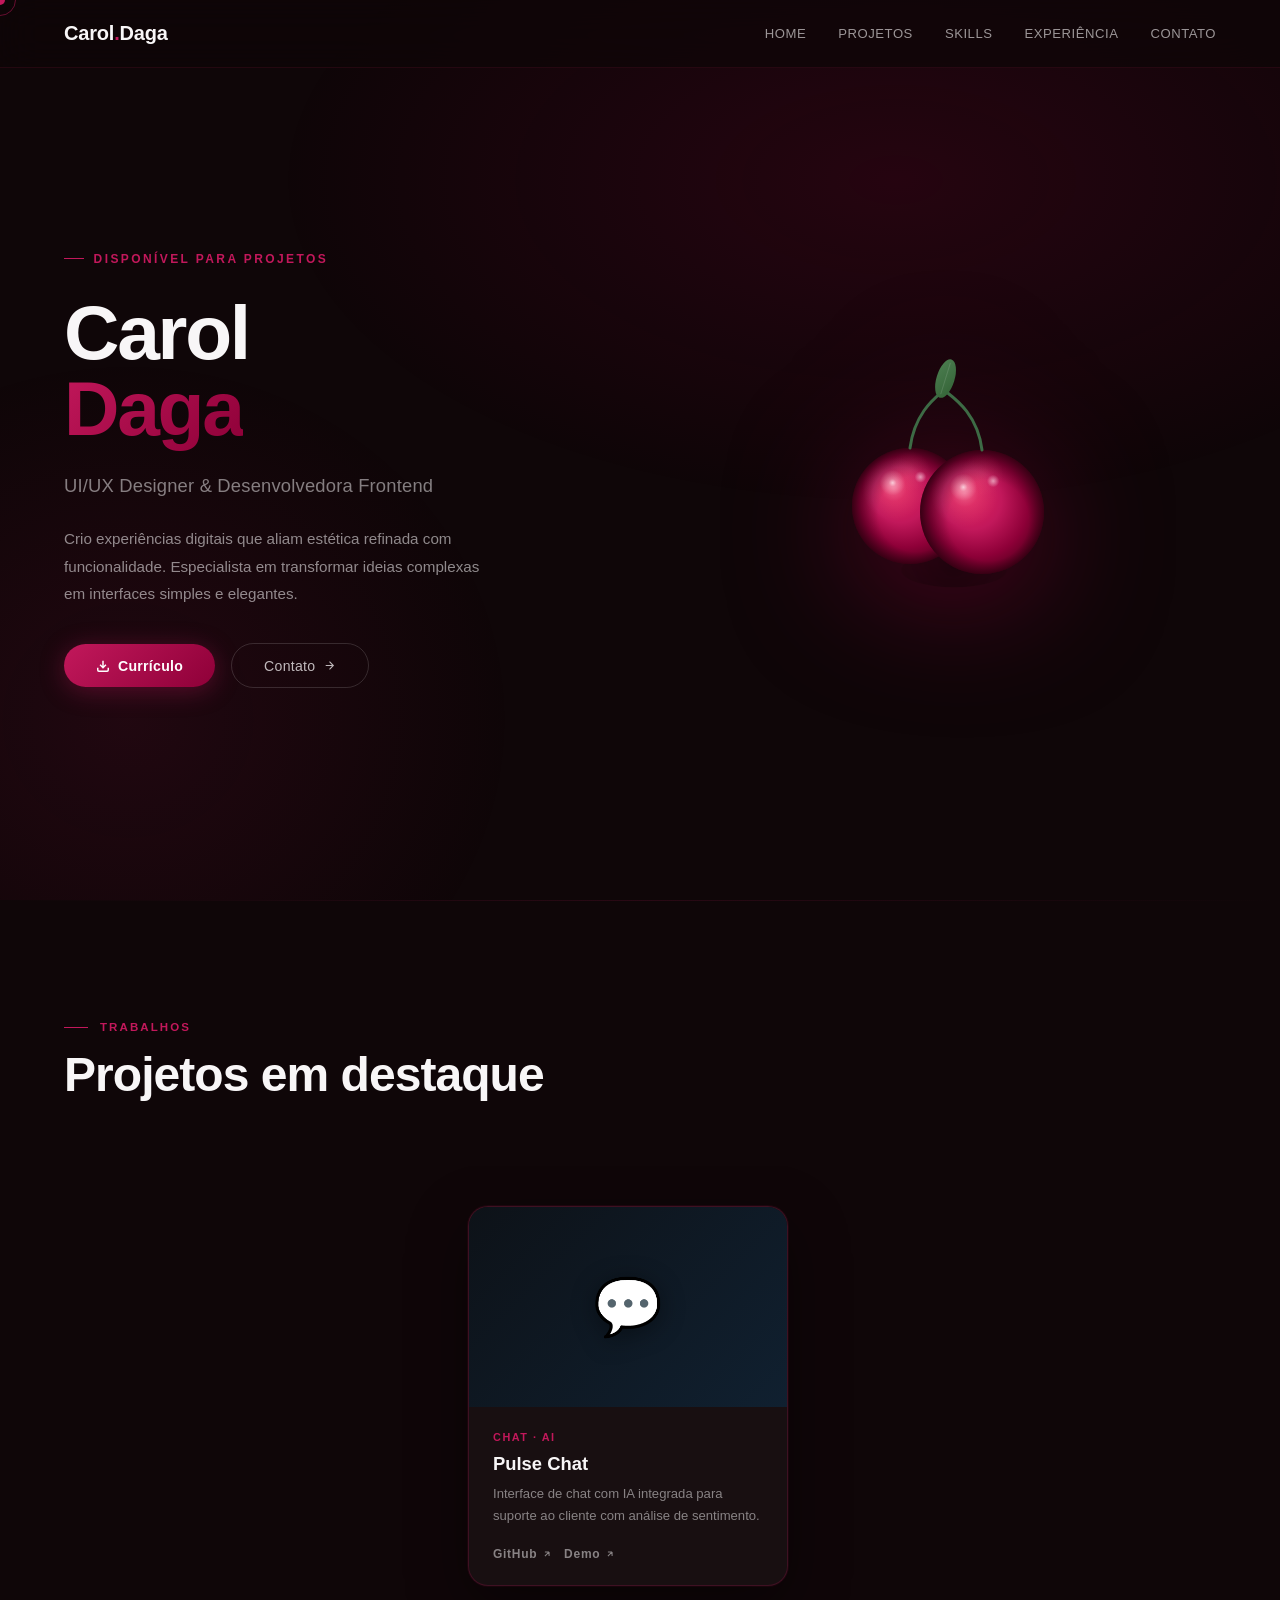
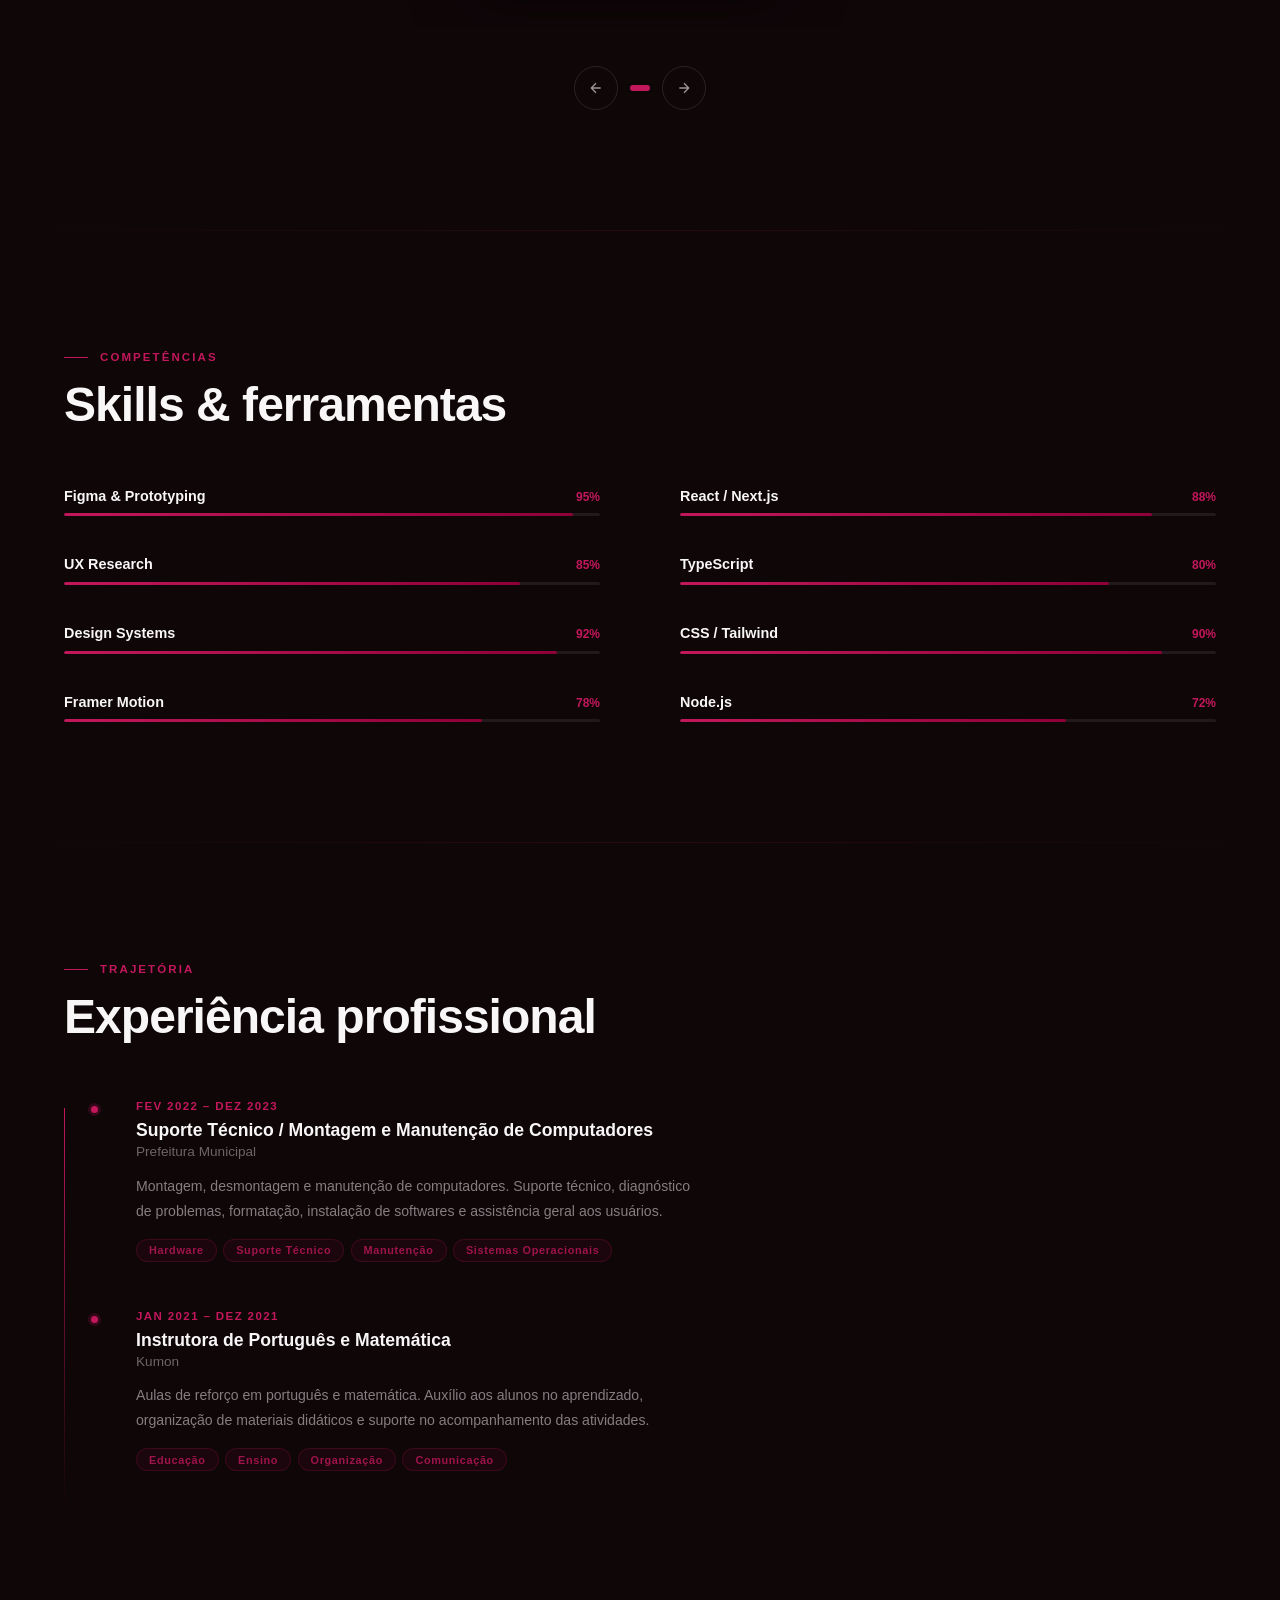
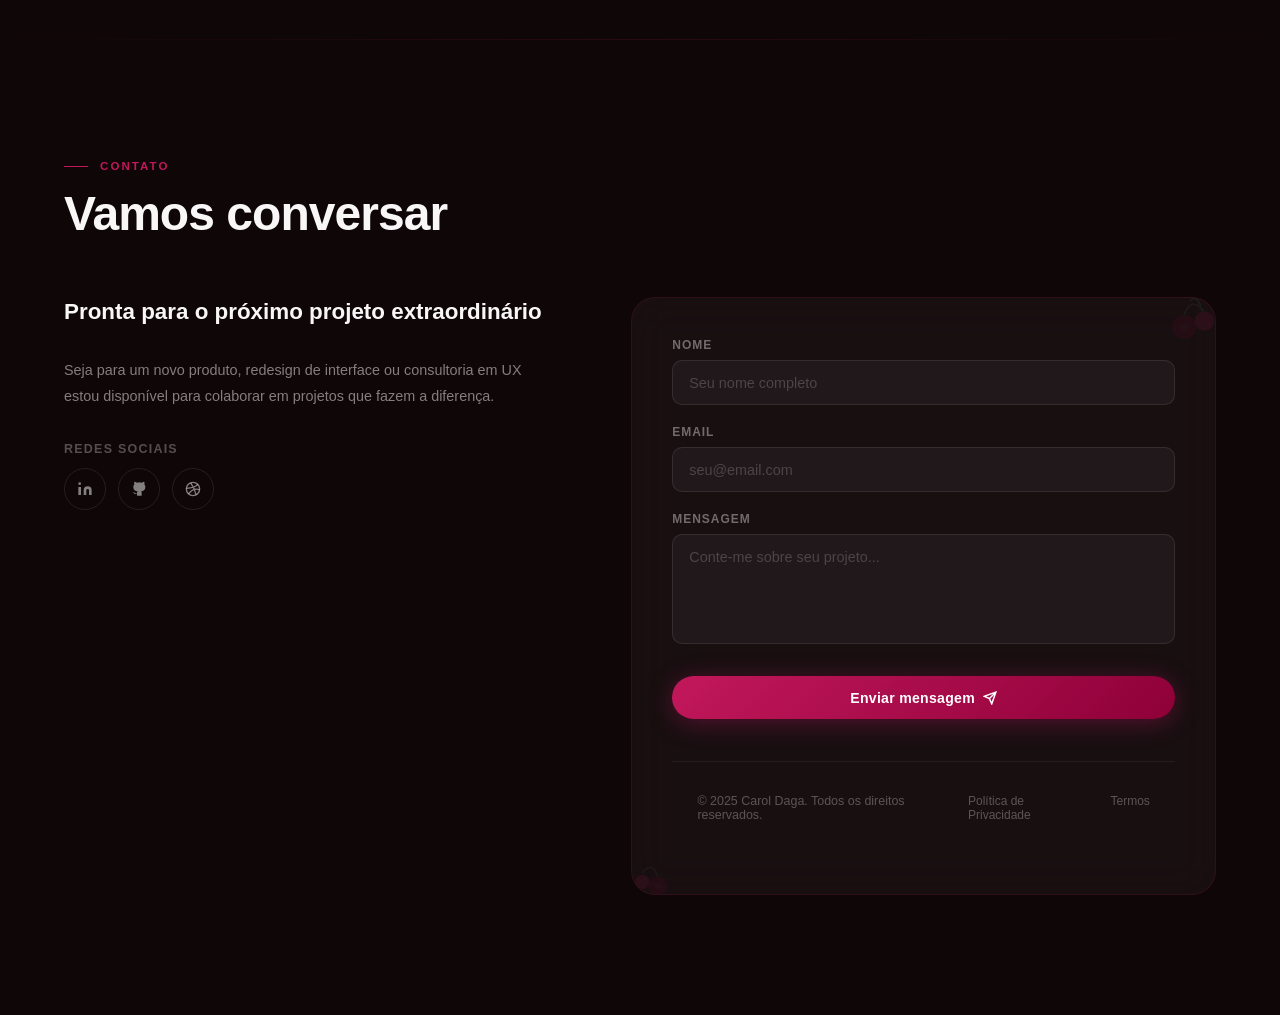
==== commit 274c3024: "AJUSTES" ====
--- a/index.html
+++ b/index.html
@@ -4,7 +4,7 @@
 <meta charset="UTF-8">
 <meta name="viewport" content="width=device-width, initial-scale=1.0">
 <title>Portfolio — Carol Daga</title>
-<link href="https://fonts.googleapis.com/css2?family=Outfit:wght@300;400;500;600;700;800&family=Inter:wght@300;400;500;600&display=swap" rel="stylesheet">
+<link href="https://drive.google.com/file/d/1r36oS44FVWJ6MKYXeoYATOrmI0lthFdv/view?usp=sharing" rel="stylesheet">
 <link rel="stylesheet" href="style.css">
 </head>
 <body>
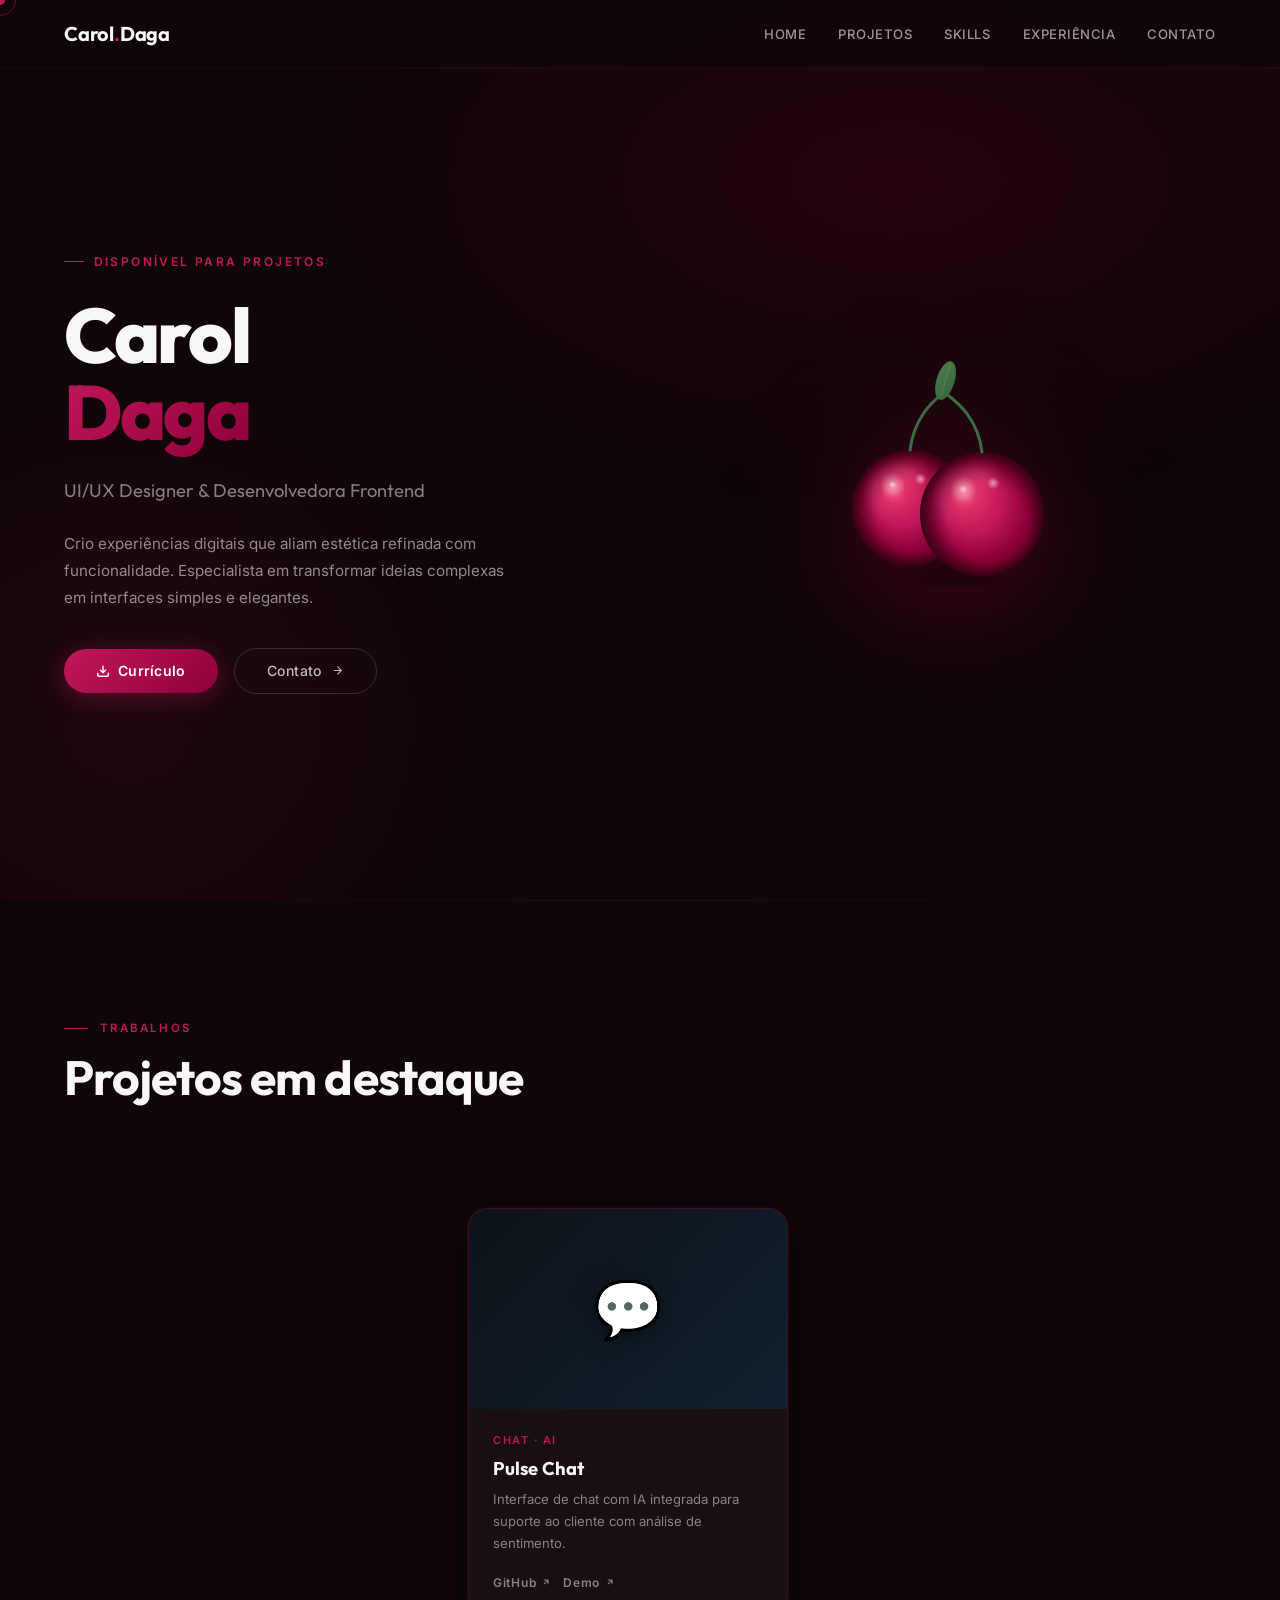
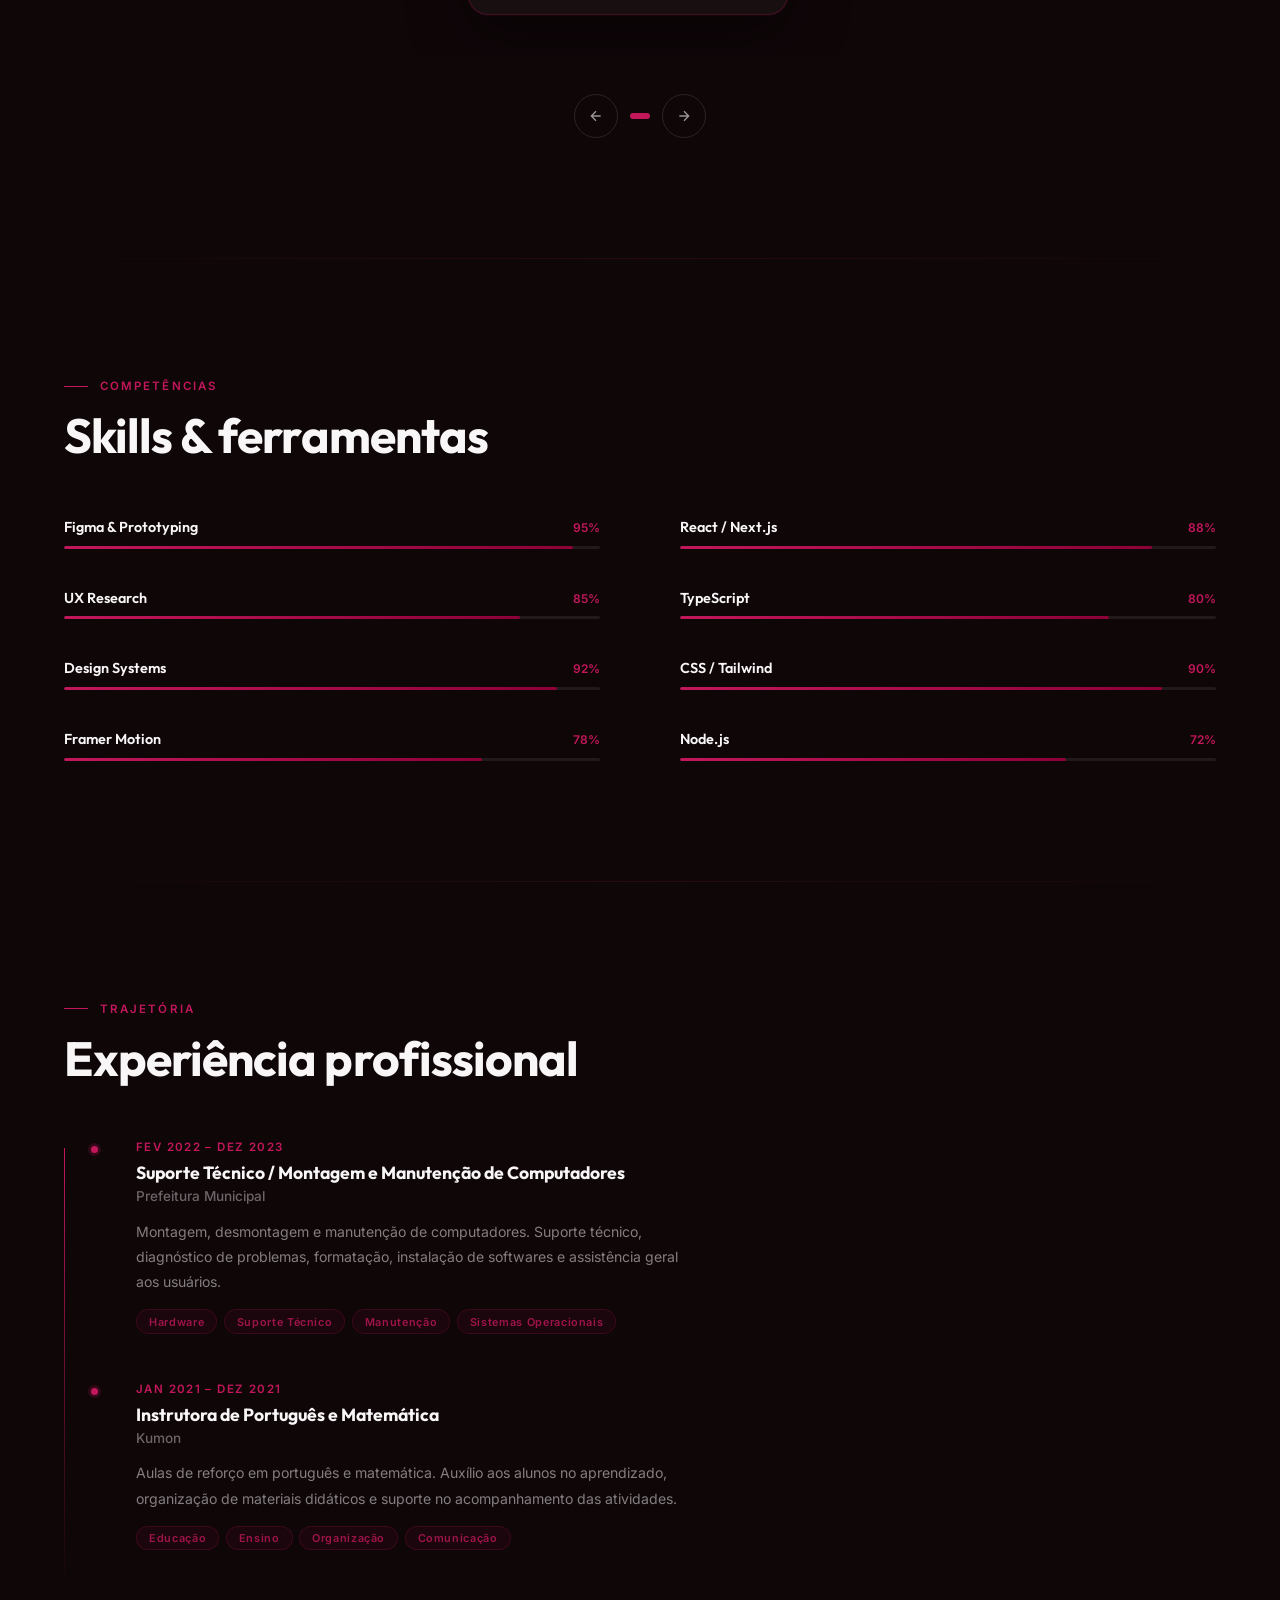
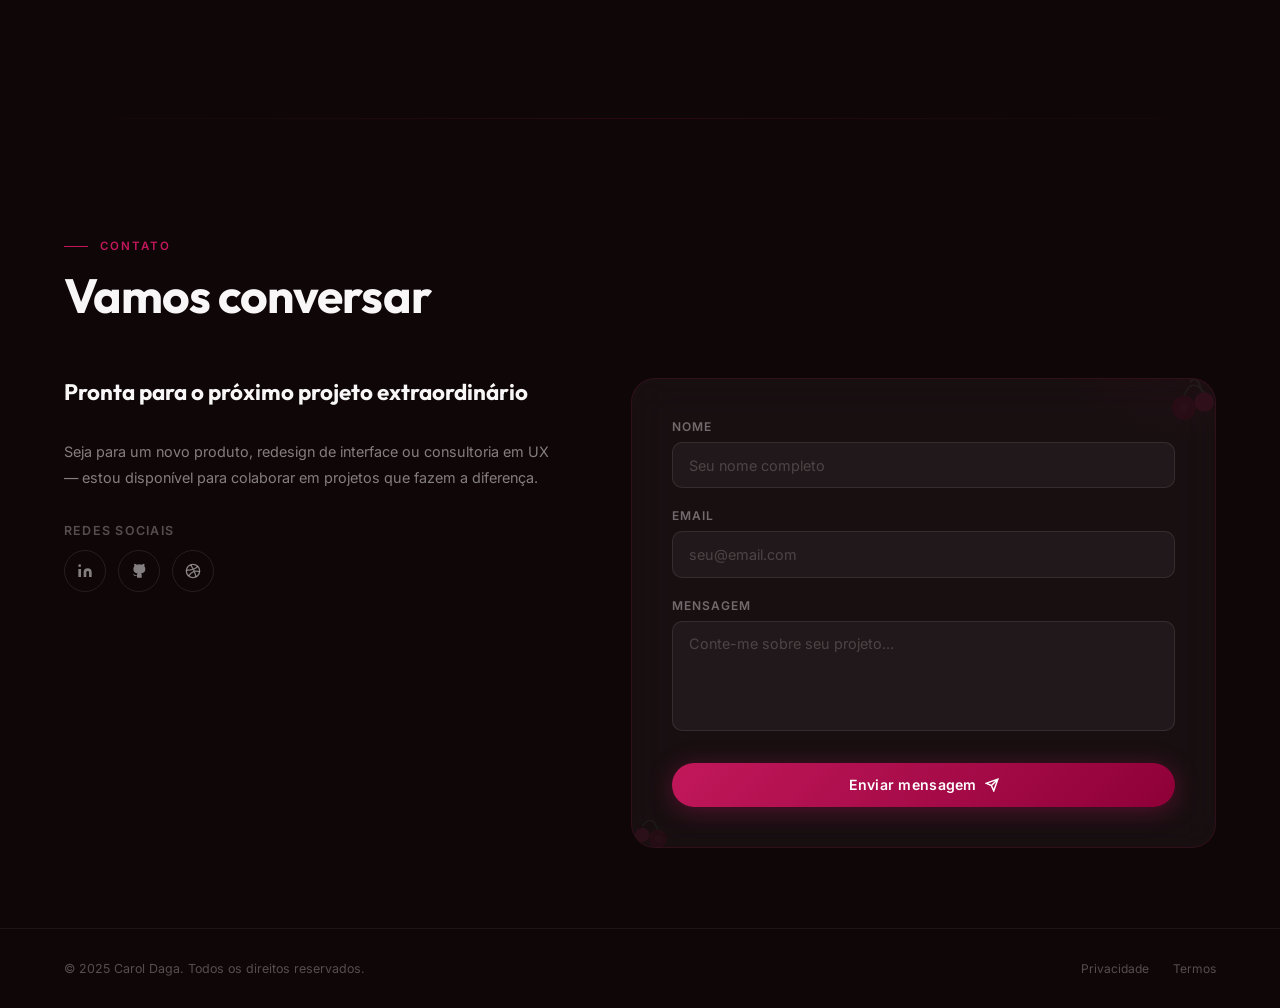
==== commit 080a13c4: "responsividade" ====
--- a/index.html
+++ b/index.html
@@ -4,7 +4,9 @@
 <meta charset="UTF-8">
 <meta name="viewport" content="width=device-width, initial-scale=1.0">
 <title>Portfolio — Carol Daga</title>
-<link href="https://drive.google.com/file/d/1r36oS44FVWJ6MKYXeoYATOrmI0lthFdv/view?usp=sharing" rel="stylesheet">
+<link rel="preconnect" href="https://fonts.googleapis.com">
+<link rel="preconnect" href="https://fonts.gstatic.com" crossorigin>
+<link href="https://fonts.googleapis.com/css2?family=Inter:wght@400;500;600&family=Outfit:wght@400;600;700;800&display=swap" rel="stylesheet">
 <link rel="stylesheet" href="style.css">
 </head>
 <body>
@@ -12,9 +14,22 @@
 <div class="cursor" id="cursor"></div>
 <div class="cursor-ring" id="cursorRing"></div>
 
+<!-- OVERLAY -->
+<div class="overlay" id="overlay"></div>
+
+<!-- MOBILE MENU -->
+<div class="mobile-menu" id="mobileMenu">
+  <a href="#home"       class="mobile-link">Home</a>
+  <a href="#projects"   class="mobile-link">Projetos</a>
+  <a href="#skills"     class="mobile-link">Skills</a>
+  <a href="#experience" class="mobile-link">Experiência</a>
+  <a href="#contact"    class="mobile-link">Contato</a>
+</div>
+
 <!-- HEADER -->
-<header>
+<header id="header">
   <div class="logo">Carol<span>.</span>Daga</div>
+
   <nav>
     <a href="#home">Home</a>
     <a href="#projects">Projetos</a>
@@ -22,6 +37,12 @@
     <a href="#experience">Experiência</a>
     <a href="#contact">Contato</a>
   </nav>
+
+  <button class="hamburger" id="hamburger" aria-label="Menu" aria-expanded="false">
+    <span></span>
+    <span></span>
+    <span></span>
+  </button>
 </header>
 
 <!-- HERO -->
@@ -45,9 +66,9 @@
       </a>
     </div>
   </div>
-  <div class="hero-right">
+  <div class="hero-right fade-in">
     <div class="cherry-scene">
-      <canvas id="cherryCanvas" width="380" height="380"></canvas>
+      <canvas id="cherryCanvas"></canvas>
     </div>
   </div>
 </section>
@@ -64,17 +85,15 @@
   </div>
 
   <div class="carousel-wrapper" id="carouselWrapper">
-    <div class="carousel-track" id="carouselTrack">
-      <!-- Cards são inseridos via JS -->
-    </div>
+    <div class="carousel-track" id="carouselTrack"></div>
   </div>
 
   <div class="carousel-controls">
-    <button class="carousel-btn" id="prevBtn">
+    <button class="carousel-btn" id="prevBtn" aria-label="Anterior">
       <svg width="16" height="16" viewBox="0 0 24 24" fill="none" stroke="currentColor" stroke-width="2"><path d="M19 12H5M12 5l-7 7 7 7"/></svg>
     </button>
     <div class="carousel-dots" id="carouselDots"></div>
-    <button class="carousel-btn" id="nextBtn">
+    <button class="carousel-btn" id="nextBtn" aria-label="Próximo">
       <svg width="16" height="16" viewBox="0 0 24 24" fill="none" stroke="currentColor" stroke-width="2"><path d="M5 12h14M12 5l7 7-7 7"/></svg>
     </button>
   </div>
@@ -90,8 +109,7 @@
     <span class="section-label">Competências</span>
     <h2 class="section-title">Skills & ferramentas</h2>
   </div>
-  <div class="skills-grid" id="skillsGrid">
-  </div>
+  <div class="skills-grid" id="skillsGrid"></div>
 </section>
 </div>
 
@@ -120,105 +138,160 @@
   <div class="contact-inner">
     <div class="contact-info fade-in">
       <p class="contact-info-title">Pronta para o próximo projeto extraordinário</p>
-      <p class="contact-info-desc">Seja para um novo produto, redesign de interface ou consultoria em UX estou disponível para colaborar em projetos que fazem a diferença.</p>
+      <p class="contact-info-desc">Seja para um novo produto, redesign de interface ou consultoria em UX — estou disponível para colaborar em projetos que fazem a diferença.</p>
       <div>
-        <p style="font-size:0.78rem;letter-spacing:0.1em;text-transform:uppercase;color:rgba(248,246,247,0.3);margin-bottom:0.75rem;font-weight:600;">Redes sociais</p>
+        <p class="socials-label">Redes sociais</p>
         <div class="contact-socials">
-          <a class="social-link" href="https://www.linkedin.com/in/ana-carolina-daga-6a8595406/" title="LinkedIn">
+          <a class="social-link" href="https://www.linkedin.com/in/ana-carolina-daga-6a8595406/" title="LinkedIn" target="_blank" rel="noopener">
             <svg width="16" height="16" viewBox="0 0 24 24" fill="currentColor"><path d="M16 8a6 6 0 016 6v7h-4v-7a2 2 0 00-2-2 2 2 0 00-2 2v7h-4v-7a6 6 0 016-6zM2 9h4v12H2z"/><circle cx="4" cy="4" r="2"/></svg>
           </a>
-          <a class="social-link" href="https://github.com/Daga404" title="GitHub">
+          <a class="social-link" href="https://github.com/Daga404" title="GitHub" target="_blank" rel="noopener">
             <svg width="16" height="16" viewBox="0 0 24 24" fill="currentColor"><path d="M9 19c-5 1.5-5-2.5-7-3m14 6v-3.87a3.37 3.37 0 00-.94-2.61c3.14-.35 6.44-1.54 6.44-7A5.44 5.44 0 0020 4.77 5.07 5.07 0 0019.91 1S18.73.65 16 2.48a13.38 13.38 0 00-7 0C6.27.65 5.09 1 5.09 1A5.07 5.07 0 005 4.77a5.44 5.44 0 00-1.5 3.78c0 5.42 3.3 6.61 6.44 7A3.37 3.37 0 009 18.13V22"/></svg>
           </a>
-          <a class="social-link" href="https://dribbble.com/Caroldgt" title="Dribbble">
+          <a class="social-link" href="https://dribbble.com/Caroldgt" title="Dribbble" target="_blank" rel="noopener">
             <svg width="16" height="16" viewBox="0 0 24 24" fill="none" stroke="currentColor" stroke-width="2"><circle cx="12" cy="12" r="10"/><path d="M8.56 2.75c4.37 6.03 6.02 9.42 8.03 17.72m2.54-15.38c-3.72 4.35-8.94 5.66-16.88 5.85m19.5 1.9c-3.5-.93-6.63-.82-8.94 0-2.58.92-5.01 2.86-7.44 6.32"/></svg>
           </a>
-          <!-- <a class="social-link" href="caroldaga2@gmail.com" title="Email">
-            <svg width="16" height="16" viewBox="0 0 24 24" fill="none" stroke="currentColor" stroke-width="2"><path d="M4 4h16c1.1 0 2 .9 2 2v12c0 1.1-.9 2-2 2H4c-1.1 0-2-.9-2-2V6c0-1.1.9-2 2-2z"/><polyline points="22,6 12,13 2,6"/></svg>
-          </a> -->
         </div>
       </div>
     </div>
-    <div class="contact-card fade-in" style="position:relative;">
-
-     <!-- Corner cherry deco -->
-<svg class="cherry-deco" style="top:-10px;right:-8px;width:60px;" viewBox="0 0 80 80" fill="none">
-  <circle cx="28" cy="52" r="16" fill="#8E0038"/>
-  <circle cx="55" cy="44" r="13" fill="#C2185B"/>
-  <path d="M28 36 Q38 10 55 31" stroke="#4a7c5f" stroke-width="2" fill="none"/>
-  <path d="M36 18 Q45 5 52 31" stroke="#4a7c5f" stroke-width="2.5" fill="none"/>
-  <circle cx="28" cy="52" r="6" fill="rgba(255,255,255,0.12)"/>
-</svg>
-<svg class="cherry-deco" style="bottom:-10px;left:-8px;width:52px;transform:scale(-1,1);" viewBox="0 0 80 80" fill="none">
-  <circle cx="28" cy="52" r="14" fill="#8E0038"/>
-  <circle cx="52" cy="46" r="11" fill="#C2185B"/>
-  <path d="M28 38 Q38 12 52 33" stroke="#4a7c5f" stroke-width="2" fill="none"/>
-  <circle cx="28" cy="52" r="5" fill="rgba(255,255,255,0.1)"/>
-</svg>
-
-<form id="contact-form">
-  <div class="form-group">
-    <label class="form-label">Nome</label>
-    <input class="form-input" type="text" name="nome" placeholder="Seu nome completo" required>
-  </div>
-  <div class="form-group">
-    <label class="form-label">Email</label>
-    <input class="form-input" type="email" name="email" placeholder="seu@email.com" required>
-  </div>
-  <div class="form-group">
-    <label class="form-label">Mensagem</label>
-    <textarea class="form-textarea" name="mensagem" placeholder="Conte-me sobre seu projeto..." required></textarea>
-  </div>
-  <button class="btn-primary" type="submit" style="width:100%;justify-content:center;margin-top:0.5rem;">
-    Enviar mensagem
-    <svg width="14" height="14" viewBox="0 0 24 24" fill="none" stroke="currentColor" stroke-width="2.5"><path d="M22 2L11 13M22 2l-7 20-4-9-9-4 20-7z"/></svg>
-  </button>
-  <p id="form-status" style="text-align:center;margin-top:1rem;font-size:0.9rem;"></p>
-</form>
+
+    <div class="contact-card fade-in">
+      <!-- Corner cherry deco -->
+      <svg class="cherry-deco" style="top:-10px;right:-8px;width:60px;" viewBox="0 0 80 80" fill="none">
+        <circle cx="28" cy="52" r="16" fill="#8E0038"/>
+        <circle cx="55" cy="44" r="13" fill="#C2185B"/>
+        <path d="M28 36 Q38 10 55 31" stroke="#4a7c5f" stroke-width="2" fill="none"/>
+        <path d="M36 18 Q45 5 52 31" stroke="#4a7c5f" stroke-width="2.5" fill="none"/>
+        <circle cx="28" cy="52" r="6" fill="rgba(255,255,255,0.12)"/>
+      </svg>
+      <svg class="cherry-deco" style="bottom:-10px;left:-8px;width:52px;transform:scale(-1,1);" viewBox="0 0 80 80" fill="none">
+        <circle cx="28" cy="52" r="14" fill="#8E0038"/>
+        <circle cx="52" cy="46" r="11" fill="#C2185B"/>
+        <path d="M28 38 Q38 12 52 33" stroke="#4a7c5f" stroke-width="2" fill="none"/>
+        <circle cx="28" cy="52" r="5" fill="rgba(255,255,255,0.1)"/>
+      </svg>
+
+      <form id="contact-form">
+        <div class="form-group">
+          <label class="form-label">Nome</label>
+          <input class="form-input" type="text" name="nome" placeholder="Seu nome completo" required>
+        </div>
+        <div class="form-group">
+          <label class="form-label">Email</label>
+          <input class="form-input" type="email" name="email" placeholder="seu@email.com" required>
+        </div>
+        <div class="form-group">
+          <label class="form-label">Mensagem</label>
+          <textarea class="form-textarea" name="mensagem" placeholder="Conte-me sobre seu projeto..." required></textarea>
+        </div>
+        <button class="btn-primary btn-full" type="submit">
+          Enviar mensagem
+          <svg width="14" height="14" viewBox="0 0 24 24" fill="none" stroke="currentColor" stroke-width="2.5"><path d="M22 2L11 13M22 2l-7 20-4-9-9-4 20-7z"/></svg>
+        </button>
+        <p id="form-status"></p>
+      </form>
+    </div>
+  </div>
+</section>
+</div>
 
 <!-- FOOTER -->
 <footer>
   <p class="footer-copy">© 2025 Carol Daga. Todos os direitos reservados.</p>
   <div class="footer-links">
-    <a href="#">Política de Privacidade</a>
+    <a href="#">Privacidade</a>
     <a href="#">Termos</a>
   </div>
 </footer>
 
 <script>
-// ── CURSOR ──
-const cursor = document.getElementById('cursor');
+// ── HAMBURGER MENU ──
+const hamburger = document.getElementById('hamburger');
+const mobileMenu = document.getElementById('mobileMenu');
+const overlay    = document.getElementById('overlay');
+
+function toggleMenu(force) {
+  const isOpen = hamburger.classList.toggle('open', force);
+  mobileMenu.classList.toggle('open', isOpen);
+  overlay.classList.toggle('open', isOpen);
+  hamburger.setAttribute('aria-expanded', isOpen);
+  document.body.style.overflow = isOpen ? 'hidden' : '';
+}
+
+hamburger.addEventListener('click', () => toggleMenu());
+overlay.addEventListener('click', () => toggleMenu(false));
+
+document.querySelectorAll('.mobile-link').forEach(a =>
+  a.addEventListener('click', () => toggleMenu(false))
+);
+
+// Close on resize to desktop
+window.addEventListener('resize', () => {
+  if (window.innerWidth > 768) toggleMenu(false);
+});
+
+// ── CURSOR (desktop only) ──
+const cursor     = document.getElementById('cursor');
 const cursorRing = document.getElementById('cursorRing');
 let mx = 0, my = 0, rx = 0, ry = 0;
-document.addEventListener('mousemove', e => { mx = e.clientX; my = e.clientY; cursor.style.left = mx+'px'; cursor.style.top = my+'px'; });
-function animateRing() {
-  rx += (mx - rx) * 0.14;
-  ry += (my - ry) * 0.14;
-  cursorRing.style.left = rx+'px'; cursorRing.style.top = ry+'px';
-  requestAnimationFrame(animateRing);
+
+if (window.matchMedia('(pointer: fine)').matches) {
+  document.addEventListener('mousemove', e => {
+    mx = e.clientX; my = e.clientY;
+    cursor.style.left = mx + 'px';
+    cursor.style.top  = my + 'px';
+  });
+  (function animateRing() {
+    rx += (mx - rx) * 0.14;
+    ry += (my - ry) * 0.14;
+    cursorRing.style.left = rx + 'px';
+    cursorRing.style.top  = ry + 'px';
+    requestAnimationFrame(animateRing);
+  })();
+} else {
+  cursor.style.display     = 'none';
+  cursorRing.style.display = 'none';
+  document.body.style.cursor = 'auto';
 }
-animateRing();
 
 // ── CHERRY CANVAS ──
 (function() {
   const canvas = document.getElementById('cherryCanvas');
-  const ctx = canvas.getContext('2d');
-  const W = 380, H = 380;
-  let mouseX = 0, mouseY = 0;
-  let tiltX = 0, tiltY = 0;
+  const ctx    = canvas.getContext('2d');
+  let W, H, mouseX = 0, mouseY = 0;
+
+  function resize() {
+    const scene = canvas.parentElement;
+    const size  = scene.offsetWidth;
+    W = H = size;
+    canvas.width  = size;
+    canvas.height = size;
+    canvas.style.width  = size + 'px';
+    canvas.style.height = size + 'px';
+  }
+
+  resize();
+  window.addEventListener('resize', resize);
 
   document.addEventListener('mousemove', e => {
     const rect = canvas.getBoundingClientRect();
     mouseX = ((e.clientX - rect.left) / W - 0.5) * 2;
-    mouseY = ((e.clientY - rect.top) / H - 0.5) * 2;
+    mouseY = ((e.clientY - rect.top)  / H - 0.5) * 2;
   });
+
+  // Touch tilt
+  document.addEventListener('touchmove', e => {
+    const t = e.touches[0];
+    const rect = canvas.getBoundingClientRect();
+    mouseX = ((t.clientX - rect.left) / W - 0.5) * 2;
+    mouseY = ((t.clientY - rect.top)  / H - 0.5) * 2;
+  }, { passive: true });
 
   function drawCherry(ox, oy, radius, tX, tY) {
     ctx.clearRect(0, 0, W, H);
     const cx = W/2 + ox + tX*18;
     const cy = H/2 + oy + tY*14;
 
-    // Shadow
     const shadowGrad = ctx.createRadialGradient(cx+10, cy+radius*0.9+20, 0, cx+10, cy+radius*0.9+20, radius*1.1);
     shadowGrad.addColorStop(0, 'rgba(0,0,0,0.35)');
     shadowGrad.addColorStop(1, 'rgba(0,0,0,0)');
@@ -227,30 +300,23 @@
     ctx.fillStyle = shadowGrad;
     ctx.fill();
 
-    // --- Cherry 1 (left, slightly behind) ---
     drawOneFruit(ctx, cx-34+tX*6, cy+16+tY*4, 58);
-
-    // --- Cherry 2 (right, front) ---
     drawOneFruit(ctx, cx+38+tX*8, cy+22+tY*4, 62);
 
-    // --- Stems ---
     ctx.strokeStyle = '#3d6b45';
-    ctx.lineWidth = 3;
-    ctx.lineCap = 'round';
-
-    // Left stem
+    ctx.lineWidth   = 3;
+    ctx.lineCap     = 'round';
+
     ctx.beginPath();
     ctx.moveTo(cx-34+tX*6, cy+16+tY*4-58);
     ctx.bezierCurveTo(cx-34+tX*6+5, cy-80, cx+tX*7-5, cy-95, cx+tX*7, cy-100);
     ctx.stroke();
 
-    // Right stem
     ctx.beginPath();
     ctx.moveTo(cx+38+tX*8, cy+22+tY*4-62);
     ctx.bezierCurveTo(cx+38+tX*8-5, cy-80, cx+tX*7+5, cy-95, cx+tX*7, cy-100);
     ctx.stroke();
 
-    // Leaf
     ctx.save();
     ctx.translate(cx+tX*7-2, cy-100);
     ctx.rotate(0.3 + tX*0.08);
@@ -261,7 +327,6 @@
     ctx.ellipse(0, -12, 9, 20, 0, 0, Math.PI*2);
     ctx.fillStyle = leafGrad;
     ctx.fill();
-    // Leaf vein
     ctx.strokeStyle = 'rgba(255,255,255,0.12)';
     ctx.lineWidth = 1;
     ctx.beginPath();
@@ -271,50 +336,36 @@
   }
 
   function drawOneFruit(ctx, cx, cy, r) {
-    // Base gradient - dark wine to bright crimson
     const baseGrad = ctx.createRadialGradient(cx-r*0.3, cy-r*0.35, r*0.05, cx, cy, r);
-    baseGrad.addColorStop(0, '#e8215a');
+    baseGrad.addColorStop(0,    '#e8215a');
     baseGrad.addColorStop(0.45, '#C2185B');
     baseGrad.addColorStop(0.78, '#8E0038');
-    baseGrad.addColorStop(1, '#5a0020');
-    ctx.beginPath();
-    ctx.arc(cx, cy, r, 0, Math.PI*2);
-    ctx.fillStyle = baseGrad;
-    ctx.fill();
-
-    // Dark rim (bottom edge depth)
+    baseGrad.addColorStop(1,    '#5a0020');
+    ctx.beginPath(); ctx.arc(cx, cy, r, 0, Math.PI*2);
+    ctx.fillStyle = baseGrad; ctx.fill();
+
     const rimGrad = ctx.createRadialGradient(cx+r*0.3, cy+r*0.4, 0, cx, cy, r);
-    rimGrad.addColorStop(0, 'rgba(0,0,0,0)');
+    rimGrad.addColorStop(0,    'rgba(0,0,0,0)');
     rimGrad.addColorStop(0.65, 'rgba(0,0,0,0)');
-    rimGrad.addColorStop(1, 'rgba(0,0,0,0.38)');
-    ctx.beginPath();
-    ctx.arc(cx, cy, r, 0, Math.PI*2);
-    ctx.fillStyle = rimGrad;
-    ctx.fill();
-
-    // Specular highlight (large soft)
+    rimGrad.addColorStop(1,    'rgba(0,0,0,0.38)');
+    ctx.beginPath(); ctx.arc(cx, cy, r, 0, Math.PI*2);
+    ctx.fillStyle = rimGrad; ctx.fill();
+
     const spec1Grad = ctx.createRadialGradient(cx-r*0.28, cy-r*0.3, 0, cx-r*0.28, cy-r*0.3, r*0.55);
-    spec1Grad.addColorStop(0, 'rgba(255,255,255,0.28)');
+    spec1Grad.addColorStop(0,   'rgba(255,255,255,0.28)');
     spec1Grad.addColorStop(0.4, 'rgba(255,255,255,0.08)');
-    spec1Grad.addColorStop(1, 'rgba(255,255,255,0)');
-    ctx.beginPath();
-    ctx.arc(cx, cy, r, 0, Math.PI*2);
-    ctx.fillStyle = spec1Grad;
-    ctx.fill();
-
-    // Sharp catchlight
+    spec1Grad.addColorStop(1,   'rgba(255,255,255,0)');
+    ctx.beginPath(); ctx.arc(cx, cy, r, 0, Math.PI*2);
+    ctx.fillStyle = spec1Grad; ctx.fill();
+
     ctx.save();
-    ctx.beginPath();
-    ctx.arc(cx, cy, r, 0, Math.PI*2);
-    ctx.clip();
+    ctx.beginPath(); ctx.arc(cx, cy, r, 0, Math.PI*2); ctx.clip();
     const catchGrad = ctx.createRadialGradient(cx-r*0.3, cy-r*0.4, 0, cx-r*0.3, cy-r*0.4, r*0.22);
-    catchGrad.addColorStop(0, 'rgba(255,255,255,0.72)');
+    catchGrad.addColorStop(0,   'rgba(255,255,255,0.72)');
     catchGrad.addColorStop(0.3, 'rgba(255,255,255,0.3)');
-    catchGrad.addColorStop(1, 'rgba(255,255,255,0)');
+    catchGrad.addColorStop(1,   'rgba(255,255,255,0)');
     ctx.fillStyle = catchGrad;
     ctx.fillRect(cx-r, cy-r, r*2, r*2);
-
-    // Tiny secondary sparkle
     const spark = ctx.createRadialGradient(cx+r*0.18, cy-r*0.5, 0, cx+r*0.18, cy-r*0.5, r*0.1);
     spark.addColorStop(0, 'rgba(255,255,255,0.55)');
     spark.addColorStop(1, 'rgba(255,255,255,0)');
@@ -322,14 +373,11 @@
     ctx.fillRect(cx-r, cy-r, r*2, r*2);
     ctx.restore();
 
-    // Subtle translucency at top
     const transGrad = ctx.createRadialGradient(cx, cy-r*0.6, 0, cx, cy-r*0.6, r*0.35);
     transGrad.addColorStop(0, 'rgba(255,120,140,0.15)');
     transGrad.addColorStop(1, 'rgba(255,120,140,0)');
-    ctx.beginPath();
-    ctx.arc(cx, cy, r, 0, Math.PI*2);
-    ctx.fillStyle = transGrad;
-    ctx.fill();
+    ctx.beginPath(); ctx.arc(cx, cy, r, 0, Math.PI*2);
+    ctx.fillStyle = transGrad; ctx.fill();
   }
 
   let animTilt = {x: 0, y: 0};
@@ -342,40 +390,8 @@
   animate();
 })();
 
-// ── PROJECTS DATA ──
+// ── PROJECTS ──
 const projects = [
-  /* {
-    emoji: '🛒',
-    bg: 'linear-gradient(135deg, #1a0d12 0%, #2d0a1f 100%)',
-    tag: 'UI Design · E-commerce',
-    title: 'Bloom Market',
-    desc: 'Plataforma de e-commerce para artesanato local com checkout intuitivo e experiência mobile-first.',
-    links: ['Live Demo', 'Case Study'],
-  }, */
-  /* {
-    emoji: '📊',
-    bg: 'linear-gradient(135deg, #0d1020 0%, #1a1535 100%)',
-    tag: 'Dashboard · SaaS',
-    title: 'Metric Studio',
-    desc: 'Dashboard analítico com visualizações de dados em tempo real para equipes de produto.',
-    links: ['Live Demo', 'GitHub'],
-  }, */
-  /* {
-    emoji: '🎵',
-    bg: 'linear-gradient(135deg, #0f1a10 0%, #1a2d1a 100%)',
-    tag: 'App Mobile · UX',
-    title: 'Harmonia',
-    desc: 'Aplicativo de streaming musical com interface gestual e personalização profunda de playlists.',
-    links: ['Protótipo', 'Behance'],
-  }, */
-  /* {
-    emoji: '🏠',
-    bg: 'linear-gradient(135deg, #1a1005 0%, #2d200a 100%)',
-    tag: 'Web App · Real Estate',
-    title: 'Nidus',
-    desc: 'Plataforma imobiliária com tour virtual em 3D e match inteligente entre perfil e imóvel.',
-    links: ['Live Demo', 'Case Study'],
-  }, */
   {
     emoji: '💬',
     bg: 'linear-gradient(135deg, #0d1218 0%, #102030 100%)',
@@ -386,8 +402,8 @@
   },
 ];
 
-const track = document.getElementById('carouselTrack');
-const dotsEl = document.getElementById('carouselDots');
+const track   = document.getElementById('carouselTrack');
+const dotsEl  = document.getElementById('carouselDots');
 let currentIndex = 0;
 const total = projects.length;
 
@@ -410,50 +426,44 @@
           <svg width="10" height="10" viewBox="0 0 24 24" fill="none" stroke="currentColor" stroke-width="2.5"><path d="M7 17L17 7M17 7H7M17 7v10"/></svg>
         </a>`).join('')}
       </div>
-    </div>
-  `;
+    </div>`;
   track.appendChild(card);
 
   const dot = document.createElement('div');
-  dot.className = 'dot' + (i===0?' active':'');
+  dot.className = 'dot' + (i === 0 ? ' active' : '');
   dot.addEventListener('click', () => goTo(i));
   dotsEl.appendChild(dot);
 });
 
 function goTo(idx) {
   currentIndex = ((idx % total) + total) % total;
-  const cards = track.querySelectorAll('.project-card');
-  const dots = dotsEl.querySelectorAll('.dot');
-  const cardW = 320 + 24; // card width + gap
-  const wrapperW = track.parentElement.offsetWidth;
-  const offset = wrapperW/2 - cardW/2 - currentIndex*cardW;
+  const cards  = track.querySelectorAll('.project-card');
+  const dots   = dotsEl.querySelectorAll('.dot');
+  const cardW  = cards[0] ? cards[0].offsetWidth + 24 : 344;
+  const wrapW  = track.parentElement.offsetWidth;
+  const offset = wrapW / 2 - cardW / 2 - currentIndex * cardW;
   track.style.transform = `translateX(${offset}px)`;
-
-  cards.forEach((c,i) => {
-    c.classList.toggle('active', i === currentIndex);
-  });
-  dots.forEach((d,i) => d.classList.toggle('active', i === currentIndex));
+  cards.forEach((c, i) => c.classList.toggle('active', i === currentIndex));
+  dots.forEach((d, i)  => d.classList.toggle('active', i === currentIndex));
 }
 
-// Init position
-setTimeout(() => goTo(1), 50);
+setTimeout(() => goTo(0), 50);
+window.addEventListener('resize', () => goTo(currentIndex));
 
 document.getElementById('prevBtn').addEventListener('click', () => goTo(currentIndex - 1));
 document.getElementById('nextBtn').addEventListener('click', () => goTo(currentIndex + 1));
-
-// Auto-advance
 setInterval(() => goTo(currentIndex + 1), 5000);
 
 // ── SKILLS ──
 const skills = [
   { name: 'Figma & Prototyping', pct: 95 },
-  { name: 'React / Next.js', pct: 88 },
-  { name: 'UX Research', pct: 85 },
-  { name: 'TypeScript', pct: 80 },
-  { name: 'Design Systems', pct: 92 },
-  { name: 'CSS / Tailwind', pct: 90 },
-  { name: 'Framer Motion', pct: 78 },
-  { name: 'Node.js', pct: 72 },
+  { name: 'React / Next.js',     pct: 88 },
+  { name: 'UX Research',         pct: 85 },
+  { name: 'TypeScript',          pct: 80 },
+  { name: 'Design Systems',      pct: 92 },
+  { name: 'CSS / Tailwind',      pct: 90 },
+  { name: 'Framer Motion',       pct: 78 },
+  { name: 'Node.js',             pct: 72 },
 ];
 
 const skillsGrid = document.getElementById('skillsGrid');
@@ -467,28 +477,26 @@
     </div>
     <div class="skill-bar">
       <div class="skill-fill" data-pct="${s.pct}"></div>
-    </div>
-  `;
+    </div>`;
   skillsGrid.appendChild(el);
 });
 
 // ── EXPERIENCE ──
 const experiences = [
   {
-  date: 'Fev 2022 – Dez 2023',
-  role: 'Suporte Técnico / Montagem e Manutenção de Computadores',
-  company: 'Prefeitura Municipal',
-  desc: 'Montagem, desmontagem e manutenção de computadores. Suporte técnico, diagnóstico de problemas, formatação, instalação de softwares e assistência geral aos usuários.',
-  tags: ['Hardware', 'Suporte Técnico', 'Manutenção', 'Sistemas Operacionais']
-},
-{
-  date: 'Jan 2021 – Dez 2021',
-  role: 'Instrutora de Português e Matemática',
-  company: 'Kumon',
-  desc: 'Aulas de reforço em português e matemática. Auxílio aos alunos no aprendizado, organização de materiais didáticos e suporte no acompanhamento das atividades.',
-  tags: ['Educação', 'Ensino', 'Organização', 'Comunicação']
-}
-
+    date: 'Fev 2022 – Dez 2023',
+    role: 'Suporte Técnico / Montagem e Manutenção de Computadores',
+    company: 'Prefeitura Municipal',
+    desc: 'Montagem, desmontagem e manutenção de computadores. Suporte técnico, diagnóstico de problemas, formatação, instalação de softwares e assistência geral aos usuários.',
+    tags: ['Hardware', 'Suporte Técnico', 'Manutenção', 'Sistemas Operacionais']
+  },
+  {
+    date: 'Jan 2021 – Dez 2021',
+    role: 'Instrutora de Português e Matemática',
+    company: 'Kumon',
+    desc: 'Aulas de reforço em português e matemática. Auxílio aos alunos no aprendizado, organização de materiais didáticos e suporte no acompanhamento das atividades.',
+    tags: ['Educação', 'Ensino', 'Organização', 'Comunicação']
+  }
 ];
 
 const timeline = document.getElementById('timeline');
@@ -500,8 +508,7 @@
     <h3 class="timeline-role">${e.role}</h3>
     <p class="timeline-company">${e.company}</p>
     <p class="timeline-desc">${e.desc}</p>
-    <div class="timeline-tags">${e.tags.map(t=>`<span class="tag">${t}</span>`).join('')}</div>
-  `;
+    <div class="timeline-tags">${e.tags.map(t => `<span class="tag">${t}</span>`).join('')}</div>`;
   timeline.appendChild(el);
 });
 
@@ -510,7 +517,6 @@
   entries.forEach(e => {
     if (e.isIntersecting) {
       e.target.classList.add('visible');
-      // Animate skill bars
       e.target.querySelectorAll('.skill-fill').forEach(bar => {
         bar.style.width = bar.dataset.pct + '%';
       });
@@ -520,10 +526,9 @@
 
 document.querySelectorAll('.fade-in').forEach(el => observer.observe(el));
 
-// Also trigger skill bar animation when skills section is visible
 const skillObserver = new IntersectionObserver((entries) => {
   entries.forEach(e => {
-    if(e.isIntersecting) {
+    if (e.isIntersecting) {
       e.target.querySelectorAll('.skill-fill').forEach(bar => {
         bar.style.width = bar.dataset.pct + '%';
       });
@@ -531,7 +536,12 @@
   });
 }, { threshold: 0.1 });
 skillObserver.observe(document.getElementById('skills'));
+
+// ── HEADER SCROLL EFFECT ──
+window.addEventListener('scroll', () => {
+  document.getElementById('header').classList.toggle('scrolled', window.scrollY > 20);
+});
 </script>
- <script src="script.js"></script>
+<script src="script.js"></script>
 </body>
 </html>
--- a/style.css
+++ b/style.css
@@ -1,637 +1,809 @@
-  :root {
-    --crimson: #C2185B;
-    --wine: #8E0038;
-    --wine-deep: #6B0029;
-    --soft-white: #F8F6F7;
-    --dark: #2A2A2A;
-    --dark-mid: #3D3D3D;
-    --gray: #6E6E6E;
-    --gray-light: #E8E4E6;
-    --glass-bg: rgba(248, 246, 247, 0.06);
-    --glass-border: rgba(194, 24, 91, 0.18);
-  }
-
-  *, *::before, *::after { box-sizing: border-box; margin: 0; padding: 0; }
-
-  html { scroll-behavior: smooth; }
-
-  body {
-    font-family: 'Inter', sans-serif;
-    background: #0F0608;
-    color: var(--soft-white);
-    overflow-x: hidden;
-    cursor: none;
-  }
-
-  /* Custom cursor */
-  .cursor {
-    width: 10px; height: 10px;
-    background: var(--crimson);
-    border-radius: 50%;
-    position: fixed;
-    pointer-events: none;
-    z-index: 9999;
-    transform: translate(-50%, -50%);
-    transition: width 0.2s, height 0.2s, background 0.2s;
-  }
-  .cursor-ring {
-    width: 32px; height: 32px;
-    border: 1.5px solid rgba(194,24,91,0.5);
-    border-radius: 50%;
-    position: fixed;
-    pointer-events: none;
-    z-index: 9998;
-    transform: translate(-50%, -50%);
-    transition: all 0.12s ease;
-  }
-  body:has(a:hover) .cursor, body:has(button:hover) .cursor { width: 14px; height: 14px; }
-
-  /* Background texture */
-  body::before {
-    content: '';
-    position: fixed; inset: 0;
-    background:
-      radial-gradient(ellipse 80% 60% at 70% 20%, rgba(142,0,56,0.18) 0%, transparent 60%),
-      radial-gradient(ellipse 60% 80% at 10% 80%, rgba(194,24,91,0.1) 0%, transparent 50%);
-    pointer-events: none; z-index: 0;
-  }
-
-  /* ── HEADER ── */
-  header {
-    position: fixed; top: 0; left: 0; right: 0; z-index: 1000;
-    padding: 0 5%;
-    background: rgba(15,6,8,0.72);
-    backdrop-filter: blur(20px);
-    -webkit-backdrop-filter: blur(20px);
-    border-bottom: 1px solid rgba(194,24,91,0.12);
-    height: 68px;
-    display: flex; align-items: center; justify-content: space-between;
-  }
-
-  .logo {
-    font-family: 'Outfit', sans-serif;
-    font-weight: 700; font-size: 1.25rem;
-    color: var(--soft-white);
-    letter-spacing: -0.01em;
-  }
-  .logo span { color: var(--crimson); }
-
-  nav { display: flex; gap: 2rem; align-items: center; }
-  nav a {
-    font-family: 'Inter', sans-serif;
-    font-size: 0.82rem; font-weight: 500;
-    color: rgba(248,246,247,0.6);
-    text-decoration: none;
-    letter-spacing: 0.04em;
-    text-transform: uppercase;
-    transition: color 0.25s;
-    position: relative;
-  }
-  nav a::after {
-    content: '';
-    position: absolute; bottom: -4px; left: 0; right: 0;
-    height: 1px; background: var(--crimson);
-    transform: scaleX(0); transform-origin: left;
-    transition: transform 0.3s ease;
-  }
-  nav a:hover { color: var(--soft-white); }
-  nav a:hover::after { transform: scaleX(1); }
-
-  /* ── SECTION BASE ── */
-  section {
-    position: relative; z-index: 1;
-    padding: 100px 5%;
-    max-width: 1280px; margin: 0 auto;
-    width: 100%;
-  }
-
-  .section-label {
-    font-family: 'Inter', sans-serif;
-    font-size: 0.72rem; font-weight: 600;
-    letter-spacing: 0.18em; text-transform: uppercase;
-    color: var(--crimson);
-    margin-bottom: 1rem;
-    display: flex; align-items: center; gap: 0.75rem;
-  }
-  .section-label::before {
-    content: '';
-    width: 24px; height: 1px;
-    background: var(--crimson);
-    display: block;
-  }
-
-  .section-title {
-    font-family: 'Outfit', sans-serif;
-    font-size: clamp(2rem, 4vw, 3rem);
-    font-weight: 700;
-    color: var(--soft-white);
-    letter-spacing: -0.02em;
-    line-height: 1.1;
-  }
-
-  /* ── HERO ── */
-  #home {
-    min-height: 100vh;
-    display: grid; grid-template-columns: 1fr 1fr;
-    align-items: center; gap: 4rem;
-    padding-top: 140px;
-  }
-
-  .hero-left { display: flex; flex-direction: column; gap: 1.75rem; }
-
-  .hero-eyebrow {
-    font-family: 'Inter', sans-serif;
-    font-size: 0.75rem; font-weight: 600;
-    letter-spacing: 0.2em; text-transform: uppercase;
-    color: var(--crimson);
-    display: flex; align-items: center; gap: 0.6rem;
-  }
-  .hero-eyebrow::before {
-    content: '';
-    width: 20px; height: 1px;
-    background: var(--crimson);
-  }
-
-  .hero-name {
-    font-family: 'Outfit', sans-serif;
-    font-size: clamp(2.8rem, 6vw, 5rem);
-    font-weight: 800;
-    line-height: 1.0;
-    letter-spacing: -0.03em;
-    color: var(--soft-white);
-  }
-  .hero-name .highlight {
-    background: linear-gradient(135deg, var(--crimson), var(--wine));
-    -webkit-background-clip: text;
-    -webkit-text-fill-color: transparent;
-    background-clip: text;
-  }
-
-  .hero-title {
-    font-family: 'Outfit', sans-serif;
-    font-size: 1.15rem; font-weight: 400;
-    color: rgba(248,246,247,0.5);
-    letter-spacing: 0.01em;
-  }
-
-  .hero-desc {
-    font-size: 0.95rem; line-height: 1.8;
-    color: rgba(248,246,247,0.55);
-    max-width: 440px;
-  }
-
-  .hero-actions { display: flex; gap: 1rem; align-items: center; margin-top: 0.5rem; }
-
-  .btn-primary {
-    display: inline-flex; align-items: center; gap: 0.5rem;
-    padding: 0.85rem 2rem;
-    background: linear-gradient(135deg, var(--crimson), var(--wine));
-    color: white; font-family: 'Inter', sans-serif;
-    font-size: 0.88rem; font-weight: 600;
-    letter-spacing: 0.02em;
-    border: none; border-radius: 50px;
-    cursor: none; text-decoration: none;
-    transition: transform 0.25s, box-shadow 0.25s;
-    box-shadow: 0 4px 24px rgba(194,24,91,0.35);
-  }
-  .btn-primary:hover {
-    transform: translateY(-2px);
-    box-shadow: 0 8px 32px rgba(194,24,91,0.5);
-  }
-
-  .btn-secondary {
-    display: inline-flex; align-items: center; gap: 0.5rem;
-    padding: 0.85rem 2rem;
-    background: transparent;
-    color: rgba(248,246,247,0.75);
-    font-family: 'Inter', sans-serif;
-    font-size: 0.88rem; font-weight: 500;
-    letter-spacing: 0.02em;
-    border: 1px solid rgba(248,246,247,0.15);
-    border-radius: 50px;
-    cursor: none; text-decoration: none;
-    transition: all 0.25s;
-  }
-  .btn-secondary:hover {
-    border-color: rgba(194,24,91,0.4);
-    color: var(--soft-white);
-    background: rgba(194,24,91,0.08);
-  }
-
-  /* Cherry 3D */
-  .hero-right {
-    display: flex; align-items: center; justify-content: center;
-    position: relative;
-  }
-
-  .cherry-scene {
-    position: relative;
-    width: 380px; height: 380px;
-    transform-style: preserve-3d;
-    perspective: 800px;
-  }
-
-  #cherryCanvas {
-    width: 380px; height: 380px;
-    filter: drop-shadow(0 24px 60px rgba(142,0,56,0.5));
-  }
-
-  /* Corner cherries */
-  .cherry-corner {
-    position: absolute;
-    opacity: 0.22;
-    pointer-events: none;
-  }
-
-  /* ── PROJECTS ── */
-  #projects {
-    padding-top: 120px;
-    padding-bottom: 120px;
-  }
-
-  .projects-header { margin-bottom: 4rem; }
-
-  .carousel-wrapper {
-    position: relative;
-    display: flex; align-items: center;
-    gap: 0;
-    overflow: hidden;
-    padding: 40px 0;
-  }
-
-  .carousel-track {
-    display: flex;
-    gap: 1.5rem;
-    transition: transform 0.6s cubic-bezier(0.25, 0.46, 0.45, 0.94);
-    will-change: transform;
-  }
-
-  .project-card {
-    flex: 0 0 320px;
-    background: rgba(248,246,247,0.04);
-    border: 1px solid rgba(248,246,247,0.07);
-    border-radius: 20px;
-    overflow: hidden;
-    transition: all 0.5s cubic-bezier(0.25, 0.46, 0.45, 0.94);
-    cursor: none;
-    transform: scale(0.88);
-    opacity: 0.55;
-  }
-  .project-card.active {
-    transform: scale(1.0);
-    opacity: 1;
-    border-color: rgba(194,24,91,0.22);
-    box-shadow: 0 20px 60px rgba(0,0,0,0.4), 0 0 0 1px rgba(194,24,91,0.1);
-  }
-
-  .card-thumb {
-    height: 200px;
-    position: relative; overflow: hidden;
-  }
-  .card-thumb-bg {
-    width: 100%; height: 100%;
-    display: flex; align-items: center; justify-content: center;
-    font-size: 3rem;
-  }
-
-  .card-body { padding: 1.5rem; }
-  .card-tag {
-    font-size: 0.68rem; font-weight: 600;
-    letter-spacing: 0.14em; text-transform: uppercase;
-    color: var(--crimson); margin-bottom: 0.6rem;
-  }
-  .card-title {
-    font-family: 'Outfit', sans-serif;
-    font-size: 1.15rem; font-weight: 700;
-    color: var(--soft-white);
-    margin-bottom: 0.5rem;
-  }
-  .card-desc {
-    font-size: 0.82rem; line-height: 1.7;
-    color: rgba(248,246,247,0.5);
-    margin-bottom: 1.25rem;
-  }
-  .card-links { display: flex; gap: 0.75rem; }
-  .card-link {
-    font-size: 0.75rem; font-weight: 600;
-    letter-spacing: 0.06em;
-    color: rgba(248,246,247,0.5);
-    text-decoration: none;
-    display: flex; align-items: center; gap: 0.3rem;
-    transition: color 0.2s;
-  }
-  .card-link:hover { color: var(--crimson); }
-
-  .carousel-controls {
-    display: flex; gap: 0.75rem;
-    margin-top: 2.5rem;
-    justify-content: center;
-    align-items: center;
-  }
-  .carousel-btn {
-    width: 44px; height: 44px;
-    border-radius: 50%;
-    border: 1px solid rgba(248,246,247,0.12);
-    background: transparent;
-    color: rgba(248,246,247,0.6);
-    cursor: none;
-    display: flex; align-items: center; justify-content: center;
-    font-size: 1rem;
-    transition: all 0.25s;
-  }
-  .carousel-btn:hover {
-    border-color: var(--crimson);
-    color: var(--crimson);
-    background: rgba(194,24,91,0.08);
-  }
-  .carousel-dots { display: flex; gap: 0.4rem; }
-  .dot {
-    width: 6px; height: 6px;
-    border-radius: 50%;
-    background: rgba(248,246,247,0.2);
-    cursor: none;
-    transition: all 0.3s;
-  }
-  .dot.active {
-    background: var(--crimson);
-    width: 20px;
-    border-radius: 3px;
-  }
-
-  /* ── SKILLS ── */
-  #skills { padding-top: 120px; padding-bottom: 120px; }
-
-  .skills-grid {
-    display: grid;
-    grid-template-columns: repeat(2, 1fr);
-    gap: 2.5rem 5rem;
-    margin-top: 3.5rem;
-  }
-
-  .skill-item { display: flex; flex-direction: column; gap: 0.6rem; }
-  .skill-info { display: flex; justify-content: space-between; align-items: baseline; }
-  .skill-name {
-    font-family: 'Outfit', sans-serif;
-    font-size: 0.9rem; font-weight: 600;
-    color: var(--soft-white);
-  }
-  .skill-pct {
-    font-size: 0.75rem; font-weight: 600;
-    color: var(--crimson);
-    font-family: 'Inter', sans-serif;
-  }
-  .skill-bar {
-    height: 3px;
-    background: rgba(248,246,247,0.08);
-    border-radius: 2px;
-    overflow: hidden;
-  }
-  .skill-fill {
-    height: 100%;
-    background: linear-gradient(90deg, var(--crimson), var(--wine));
-    border-radius: 2px;
-    width: 0%;
-    transition: width 1.2s cubic-bezier(0.25, 0.46, 0.45, 0.94);
-  }
-
-  .skills-categories {
-    display: grid;
-    grid-template-columns: repeat(3, 1fr);
-    gap: 1.5rem;
-    margin-top: 1rem;
-    margin-bottom: 2rem;
-  }
-  .skill-cat-btn {
-    padding: 0.55rem 1rem;
-    border-radius: 50px;
-    border: 1px solid rgba(248,246,247,0.1);
-    background: transparent;
-    color: rgba(248,246,247,0.5);
-    font-family: 'Inter', sans-serif;
-    font-size: 0.78rem; font-weight: 500;
-    cursor: none;
-    transition: all 0.25s;
-    text-align: center;
-  }
-  .skill-cat-btn.active, .skill-cat-btn:hover {
-    border-color: var(--crimson);
-    color: var(--crimson);
-    background: rgba(194,24,91,0.08);
-  }
-
-  /* ── EXPERIENCE ── */
-  #experience { padding-top: 120px; padding-bottom: 120px; }
-
-  .timeline {
-    margin-top: 3.5rem;
-    display: flex; flex-direction: column; gap: 0;
-    position: relative;
-    padding-left: 2rem;
-  }
-  .timeline::before {
-    content: '';
-    position: absolute; left: 0; top: 8px;
-    width: 1px; bottom: 8px;
-    background: linear-gradient(to bottom, var(--crimson), transparent);
-  }
-
-  .timeline-item {
-    position: relative;
-    padding: 0 0 3rem 2.5rem;
-  }
-  .timeline-item::before {
-    content: '';
-    position: absolute; left: -0.3rem; top: 6px;
-    width: 7px; height: 7px;
-    border-radius: 50%;
-    background: var(--crimson);
-    box-shadow: 0 0 0 3px rgba(194,24,91,0.2);
-  }
-
-  .timeline-date {
-    font-size: 0.72rem; font-weight: 600;
-    letter-spacing: 0.12em; text-transform: uppercase;
-    color: var(--crimson);
-    margin-bottom: 0.5rem;
-    font-family: 'Inter', sans-serif;
-  }
-  .timeline-role {
-    font-family: 'Outfit', sans-serif;
-    font-size: 1.1rem; font-weight: 700;
-    color: var(--soft-white);
-    margin-bottom: 0.2rem;
-  }
-  .timeline-company {
-    font-size: 0.85rem; font-weight: 500;
-    color: rgba(248,246,247,0.4);
-    margin-bottom: 0.9rem;
-  }
-  .timeline-desc {
-    font-size: 0.88rem; line-height: 1.8;
-    color: rgba(248,246,247,0.5);
-    max-width: 560px;
-  }
-  .timeline-tags { display: flex; flex-wrap: wrap; gap: 0.4rem; margin-top: 0.9rem; }
-  .tag {
-    font-size: 0.68rem; font-weight: 600;
-    letter-spacing: 0.06em;
-    padding: 0.28rem 0.75rem;
-    border-radius: 50px;
-    border: 1px solid rgba(194,24,91,0.2);
-    color: rgba(194,24,91,0.8);
-    background: rgba(194,24,91,0.06);
-  }
-
-  /* ── CONTACT ── */
-  #contact { padding-top: 120px; padding-bottom: 120px; }
-
-  .contact-inner {
-    display: grid; grid-template-columns: 1fr 1.2fr;
-    gap: 5rem; align-items: start;
-    margin-top: 3.5rem;
-  }
-
-  .contact-info { display: flex; flex-direction: column; gap: 2rem; }
-  .contact-info-title {
-    font-family: 'Outfit', sans-serif;
-    font-size: 1.4rem; font-weight: 700;
-    color: var(--soft-white);
-    line-height: 1.3;
-  }
-  .contact-info-desc {
-    font-size: 0.9rem; line-height: 1.8;
-    color: rgba(248,246,247,0.5);
-  }
-  .contact-socials { display: flex; gap: 0.75rem; }
-  .social-link {
-    width: 42px; height: 42px;
-    border-radius: 50%;
-    border: 1px solid rgba(248,246,247,0.1);
-    display: flex; align-items: center; justify-content: center;
-    color: rgba(248,246,247,0.5);
-    text-decoration: none; font-size: 1rem;
-    transition: all 0.25s;
-    cursor: none;
-  }
-  .social-link:hover {
-    border-color: var(--crimson);
-    color: var(--crimson);
-    background: rgba(194,24,91,0.08);
-  }
-
-  .contact-card {
-    background: rgba(248,246,247,0.04);
-    backdrop-filter: blur(20px);
-    border: 1px solid rgba(194,24,91,0.14);
-    border-radius: 24px;
-    padding: 2.5rem;
-    position: relative; overflow: hidden;
-  }
-  .contact-card::before {
-    content: '';
-    position: absolute; top: -50%; right: -20%;
-    width: 300px; height: 300px;
-    background: radial-gradient(circle, rgba(142,0,56,0.1) 0%, transparent 70%);
-    pointer-events: none;
-  }
-
-  .form-group { margin-bottom: 1.25rem; }
-  .form-label {
-    display: block;
-    font-size: 0.75rem; font-weight: 600;
-    letter-spacing: 0.08em; text-transform: uppercase;
-    color: rgba(248,246,247,0.4);
-    margin-bottom: 0.5rem;
-    font-family: 'Inter', sans-serif;
-  }
-  .form-input, .form-textarea {
-    width: 100%;
-    background: rgba(248,246,247,0.04);
-    border: 1px solid rgba(248,246,247,0.09);
-    border-radius: 10px;
-    padding: 0.85rem 1rem;
-    color: var(--soft-white);
-    font-family: 'Inter', sans-serif;
-    font-size: 0.9rem;
-    transition: border-color 0.25s, background 0.25s;
-    outline: none;
-  }
-  .form-input:focus, .form-textarea:focus {
-    border-color: rgba(194,24,91,0.4);
-    background: rgba(194,24,91,0.04);
-  }
-  .form-textarea { resize: none; height: 110px; }
-  .form-input::placeholder, .form-textarea::placeholder { color: rgba(248,246,247,0.2); }
-
-  /* ── FOOTER ── */
-  footer {
-    position: relative; z-index: 1;
-    padding: 2rem 5%;
-    border-top: 1px solid rgba(248,246,247,0.06);
-    display: flex; justify-content: space-between; align-items: center;
-    max-width: 1280px; margin: 0 auto; width: 100%;
-  }
-  .footer-copy {
-    font-size: 0.78rem; color: rgba(248,246,247,0.3);
-    font-family: 'Inter', sans-serif;
-  }
-  .footer-links { display: flex; gap: 1.5rem; }
-  .footer-links a {
-    font-size: 0.75rem; color: rgba(248,246,247,0.3);
-    text-decoration: none; transition: color 0.2s;
-    font-family: 'Inter', sans-serif;
-  }
-  .footer-links a:hover { color: var(--crimson); }
-
-  /* Dividers */
-  .section-divider {
-    width: 100%; max-width: 1280px; margin: 0 auto;
-    height: 1px; background: linear-gradient(to right, transparent, rgba(194,24,91,0.15), transparent);
-  }
-
-  /* Subtle corner cherry SVGs */
-  .cherry-deco {
-    position: absolute;
-    pointer-events: none;
-    opacity: 0.12;
-  }
-
-  /* Scroll fade-in */
-  .fade-in {
-    opacity: 0; transform: translateY(24px);
-    transition: opacity 0.7s ease, transform 0.7s ease;
-  }
-  .fade-in.visible {
-    opacity: 1; transform: translateY(0);
-  }
-
-  .wrapper { max-width: 1280px; margin: 0 auto; width: 100%; }
-
-  #form-status {
+/* ── RESET & VARS ── */
+:root {
+  --crimson:    #C2185B;
+  --wine:       #8E0038;
+  --wine-deep:  #6B0029;
+  --soft-white: #F8F6F7;
+  --dark:       #2A2A2A;
+  --dark-mid:   #3D3D3D;
+  --gray:       #6E6E6E;
+  --gray-light: #E8E4E6;
+  --glass-bg:   rgba(248,246,247,0.06);
+  --glass-border: rgba(194,24,91,0.18);
+  --header-h:   68px;
+}
+
+*, *::before, *::after { box-sizing: border-box; margin: 0; padding: 0; }
+html  { scroll-behavior: smooth; }
+body  {
+  font-family: 'Inter', sans-serif;
+  background: #0F0608;
+  color: var(--soft-white);
+  overflow-x: hidden;
+  cursor: none;
+}
+
+/* ── CUSTOM CURSOR (hidden on touch) ── */
+.cursor {
+  width: 10px; height: 10px;
+  background: var(--crimson);
+  border-radius: 50%;
+  position: fixed;
+  pointer-events: none;
+  z-index: 9999;
+  transform: translate(-50%,-50%);
+  transition: width .2s, height .2s, background .2s;
+}
+.cursor-ring {
+  width: 32px; height: 32px;
+  border: 1.5px solid rgba(194,24,91,.5);
+  border-radius: 50%;
+  position: fixed;
+  pointer-events: none;
+  z-index: 9998;
+  transform: translate(-50%,-50%);
+  transition: all .12s ease;
+}
+body:has(a:hover) .cursor,
+body:has(button:hover) .cursor { width: 14px; height: 14px; }
+
+/* ── BACKGROUND TEXTURE ── */
+body::before {
+  content: '';
+  position: fixed; inset: 0;
+  background:
+    radial-gradient(ellipse 80% 60% at 70% 20%, rgba(142,0,56,.18) 0%, transparent 60%),
+    radial-gradient(ellipse 60% 80% at 10% 80%, rgba(194,24,91,.10) 0%, transparent 50%);
+  pointer-events: none; z-index: 0;
+}
+
+/* ── HEADER ── */
+header {
+  position: fixed; top: 0; left: 0; right: 0; z-index: 1000;
+  padding: 0 5%;
+  background: rgba(15,6,8,.72);
+  backdrop-filter: blur(20px);
+  -webkit-backdrop-filter: blur(20px);
+  border-bottom: 1px solid rgba(194,24,91,.12);
+  height: var(--header-h);
+  display: flex; align-items: center; justify-content: space-between;
+  transition: background .3s;
+}
+header.scrolled { background: rgba(15,6,8,.92); }
+
+.logo {
+  font-family: 'Outfit', sans-serif;
+  font-weight: 700; font-size: 1.25rem;
+  color: var(--soft-white);
+  letter-spacing: -.01em;
+  z-index: 1001;
+}
+.logo span { color: var(--crimson); }
+
+nav { display: flex; gap: 2rem; align-items: center; }
+nav a {
+  font-family: 'Inter', sans-serif;
+  font-size: .82rem; font-weight: 500;
+  color: rgba(248,246,247,.6);
+  text-decoration: none;
+  letter-spacing: .04em;
+  text-transform: uppercase;
+  transition: color .25s;
+  position: relative;
+}
+nav a::after {
+  content: '';
+  position: absolute; bottom: -4px; left: 0; right: 0;
+  height: 1px; background: var(--crimson);
+  transform: scaleX(0); transform-origin: left;
+  transition: transform .3s ease;
+}
+nav a:hover { color: var(--soft-white); }
+nav a:hover::after { transform: scaleX(1); }
+
+/* ── HAMBURGER BUTTON ── */
+.hamburger {
+  display: none;
+  flex-direction: column;
+  justify-content: center;
+  align-items: center;
+  gap: 5px;
+  width: 44px; height: 44px;
+  background: rgba(248,246,247,.05);
+  border: 1px solid rgba(248,246,247,.12);
+  border-radius: 50%;
+  cursor: pointer;
+  padding: 10px;
+  z-index: 1001;
+  transition: background .2s, border-color .2s;
+  flex-shrink: 0;
+}
+.hamburger:hover {
+  background: rgba(248,246,247,.1);
+  border-color: rgba(194,24,91,.3);
+}
+.hamburger span {
+  display: block;
+  height: 2px;
+  background: var(--soft-white);
+  border-radius: 2px;
+  transition: transform .35s cubic-bezier(.4,0,.2,1),
+              opacity .25s ease,
+              width .25s ease;
+}
+.hamburger span:nth-child(1) { width: 22px; }
+.hamburger span:nth-child(2) { width: 15px; align-self: flex-start; }
+.hamburger span:nth-child(3) { width: 22px; }
+
+.hamburger.open span:nth-child(1) { transform: translateY(7px) rotate(45deg);  width: 22px; }
+.hamburger.open span:nth-child(2) { opacity: 0; width: 0; }
+.hamburger.open span:nth-child(3) { transform: translateY(-7px) rotate(-45deg); width: 22px; }
+
+/* ── MOBILE MENU DRAWER ── */
+.mobile-menu {
+  position: fixed;
+  top: 0; right: 0;
+  width: min(300px, 78vw);
+  height: 100dvh;
+  background: rgba(15,6,8,.97);
+  backdrop-filter: blur(24px);
+  -webkit-backdrop-filter: blur(24px);
+  border-left: 1px solid rgba(194,24,91,.16);
   display: flex;
+  flex-direction: column;
+  justify-content: center;
+  gap: 0;
+  padding: 6rem 2rem 3rem;
+  transform: translateX(100%);
+  transition: transform .4s cubic-bezier(.4,0,.2,1);
+  z-index: 1000;
+}
+.mobile-menu.open { transform: translateX(0); }
+
+.mobile-link {
+  color: rgba(248,246,247,.85);
+  text-decoration: none;
+  font-family: 'Outfit', sans-serif;
+  font-size: 1.3rem; font-weight: 600;
+  letter-spacing: .02em;
+  padding: .9rem 0;
+  border-bottom: 1px solid rgba(248,246,247,.06);
+  transition: color .2s, padding-left .2s;
+  display: block;
+}
+.mobile-link:last-child { border-bottom: none; }
+.mobile-link:hover { color: var(--crimson); padding-left: .5rem; }
+
+/* ── OVERLAY ── */
+.overlay {
+  position: fixed; inset: 0;
+  background: rgba(0,0,0,.6);
+  opacity: 0; pointer-events: none;
+  transition: opacity .4s ease;
+  z-index: 999;
+}
+.overlay.open { opacity: 1; pointer-events: all; }
+
+/* ── WRAPPER ── */
+.wrapper { max-width: 1280px; margin: 0 auto; width: 100%; }
+
+/* ── SECTION BASE ── */
+section {
+  position: relative; z-index: 1;
+  padding: 100px 5%;
+  max-width: 1280px; margin: 0 auto;
+  width: 100%;
+}
+
+.section-label {
+  font-family: 'Inter', sans-serif;
+  font-size: .72rem; font-weight: 600;
+  letter-spacing: .18em; text-transform: uppercase;
+  color: var(--crimson);
+  margin-bottom: 1rem;
+  display: flex; align-items: center; gap: .75rem;
+}
+.section-label::before {
+  content: '';
+  width: 24px; height: 1px;
+  background: var(--crimson);
+  display: block; flex-shrink: 0;
+}
+.section-title {
+  font-family: 'Outfit', sans-serif;
+  font-size: clamp(1.8rem, 5vw, 3rem);
+  font-weight: 700;
+  color: var(--soft-white);
+  letter-spacing: -.02em;
+  line-height: 1.1;
+}
+
+/* ── HERO ── */
+#home {
+  min-height: 100svh;
+  display: grid;
+  grid-template-columns: 1fr 1fr;
   align-items: center;
-  gap: 0.6rem;
-  padding: 0.8rem 1.2rem;
+  gap: 4rem;
+  padding-top: calc(var(--header-h) + 60px);
+  padding-bottom: 80px;
+}
+
+.hero-left { display: flex; flex-direction: column; gap: 1.75rem; }
+
+.hero-eyebrow {
+  font-family: 'Inter', sans-serif;
+  font-size: .75rem; font-weight: 600;
+  letter-spacing: .2em; text-transform: uppercase;
+  color: var(--crimson);
+  display: flex; align-items: center; gap: .6rem;
+}
+.hero-eyebrow::before {
+  content: '';
+  width: 20px; height: 1px;
+  background: var(--crimson);
+  flex-shrink: 0;
+}
+
+.hero-name {
+  font-family: 'Outfit', sans-serif;
+  font-size: clamp(2.6rem, 6vw, 5rem);
+  font-weight: 800;
+  line-height: 1.0;
+  letter-spacing: -.03em;
+  color: var(--soft-white);
+}
+.hero-name .highlight {
+  background: linear-gradient(135deg, var(--crimson), var(--wine));
+  -webkit-background-clip: text;
+  -webkit-text-fill-color: transparent;
+  background-clip: text;
+}
+
+.hero-title {
+  font-family: 'Outfit', sans-serif;
+  font-size: clamp(.95rem, 2vw, 1.15rem);
+  font-weight: 400;
+  color: rgba(248,246,247,.5);
+}
+
+.hero-desc {
+  font-size: clamp(.88rem, 1.5vw, .95rem);
+  line-height: 1.8;
+  color: rgba(248,246,247,.55);
+  max-width: 440px;
+}
+
+.hero-actions {
+  display: flex;
+  flex-wrap: wrap;
+  gap: 1rem;
+  align-items: center;
+  margin-top: .5rem;
+}
+
+/* ── BUTTONS ── */
+.btn-primary {
+  display: inline-flex; align-items: center; gap: .5rem;
+  padding: .85rem 2rem;
+  background: linear-gradient(135deg, var(--crimson), var(--wine));
+  color: white;
+  font-family: 'Inter', sans-serif;
+  font-size: .88rem; font-weight: 600;
+  letter-spacing: .02em;
+  border: none; border-radius: 50px;
+  cursor: pointer; text-decoration: none;
+  transition: transform .25s, box-shadow .25s;
+  box-shadow: 0 4px 24px rgba(194,24,91,.35);
+}
+.btn-primary:hover {
+  transform: translateY(-2px);
+  box-shadow: 0 8px 32px rgba(194,24,91,.5);
+}
+.btn-primary.btn-full {
+  width: 100%;
+  justify-content: center;
+  margin-top: .5rem;
+}
+
+.btn-secondary {
+  display: inline-flex; align-items: center; gap: .5rem;
+  padding: .85rem 2rem;
+  background: transparent;
+  color: rgba(248,246,247,.75);
+  font-family: 'Inter', sans-serif;
+  font-size: .88rem; font-weight: 500;
+  letter-spacing: .02em;
+  border: 1px solid rgba(248,246,247,.15);
+  border-radius: 50px;
+  cursor: pointer; text-decoration: none;
+  transition: all .25s;
+}
+.btn-secondary:hover {
+  border-color: rgba(194,24,91,.4);
+  color: var(--soft-white);
+  background: rgba(194,24,91,.08);
+}
+
+/* ── CHERRY CANVAS ── */
+.hero-right {
+  display: flex; align-items: center; justify-content: center;
+}
+.cherry-scene {
+  position: relative;
+  width: min(380px, 90%);
+  aspect-ratio: 1;
+}
+#cherryCanvas {
+  width: 100%; height: 100%;
+  filter: drop-shadow(0 24px 60px rgba(142,0,56,.5));
+}
+
+/* ── SECTION DIVIDER ── */
+.section-divider {
+  width: 100%; max-width: 1280px; margin: 0 auto;
+  height: 1px;
+  background: linear-gradient(to right, transparent, rgba(194,24,91,.15), transparent);
+}
+
+/* ── PROJECTS ── */
+#projects { padding-top: 120px; padding-bottom: 120px; }
+.projects-header { margin-bottom: 4rem; }
+
+.carousel-wrapper {
+  overflow: hidden;
+  padding: 40px 0;
+}
+.carousel-track {
+  display: flex;
+  gap: 1.5rem;
+  transition: transform .6s cubic-bezier(.25,.46,.45,.94);
+  will-change: transform;
+}
+.project-card {
+  flex: 0 0 clamp(260px, 70vw, 320px);
+  background: rgba(248,246,247,.04);
+  border: 1px solid rgba(248,246,247,.07);
+  border-radius: 20px;
+  overflow: hidden;
+  transition: all .5s cubic-bezier(.25,.46,.45,.94);
+  cursor: pointer;
+  transform: scale(.88);
+  opacity: .55;
+}
+.project-card.active {
+  transform: scale(1.0);
+  opacity: 1;
+  border-color: rgba(194,24,91,.22);
+  box-shadow: 0 20px 60px rgba(0,0,0,.4), 0 0 0 1px rgba(194,24,91,.1);
+}
+.card-thumb { height: 200px; position: relative; overflow: hidden; }
+.card-thumb-bg {
+  width: 100%; height: 100%;
+  display: flex; align-items: center; justify-content: center;
+}
+.card-body { padding: 1.5rem; }
+.card-tag {
+  font-size: .68rem; font-weight: 600;
+  letter-spacing: .14em; text-transform: uppercase;
+  color: var(--crimson); margin-bottom: .6rem;
+}
+.card-title {
+  font-family: 'Outfit', sans-serif;
+  font-size: 1.15rem; font-weight: 700;
+  color: var(--soft-white); margin-bottom: .5rem;
+}
+.card-desc {
+  font-size: .82rem; line-height: 1.7;
+  color: rgba(248,246,247,.5); margin-bottom: 1.25rem;
+}
+.card-links { display: flex; gap: .75rem; }
+.card-link {
+  font-size: .75rem; font-weight: 600;
+  letter-spacing: .06em;
+  color: rgba(248,246,247,.5);
+  text-decoration: none;
+  display: flex; align-items: center; gap: .3rem;
+  transition: color .2s;
+}
+.card-link:hover { color: var(--crimson); }
+
+.carousel-controls {
+  display: flex; gap: .75rem;
+  margin-top: 2.5rem;
+  justify-content: center; align-items: center;
+}
+.carousel-btn {
+  width: 44px; height: 44px;
+  border-radius: 50%;
+  border: 1px solid rgba(248,246,247,.12);
+  background: transparent;
+  color: rgba(248,246,247,.6);
+  cursor: pointer;
+  display: flex; align-items: center; justify-content: center;
+  transition: all .25s;
+}
+.carousel-btn:hover {
+  border-color: var(--crimson);
+  color: var(--crimson);
+  background: rgba(194,24,91,.08);
+}
+.carousel-dots { display: flex; gap: .4rem; }
+.dot {
+  width: 6px; height: 6px;
+  border-radius: 50%;
+  background: rgba(248,246,247,.2);
+  cursor: pointer;
+  transition: all .3s;
+}
+.dot.active {
+  background: var(--crimson);
+  width: 20px; border-radius: 3px;
+}
+
+/* ── SKILLS ── */
+#skills { padding-top: 120px; padding-bottom: 120px; }
+
+.skills-grid {
+  display: grid;
+  grid-template-columns: repeat(2, 1fr);
+  gap: 2.5rem 5rem;
+  margin-top: 3.5rem;
+}
+.skill-item { display: flex; flex-direction: column; gap: .6rem; }
+.skill-info  { display: flex; justify-content: space-between; align-items: baseline; }
+.skill-name  {
+  font-family: 'Outfit', sans-serif;
+  font-size: .9rem; font-weight: 600;
+  color: var(--soft-white);
+}
+.skill-pct {
+  font-size: .75rem; font-weight: 600;
+  color: var(--crimson);
+  font-family: 'Inter', sans-serif;
+}
+.skill-bar {
+  height: 3px;
+  background: rgba(248,246,247,.08);
+  border-radius: 2px; overflow: hidden;
+}
+.skill-fill {
+  height: 100%;
+  background: linear-gradient(90deg, var(--crimson), var(--wine));
+  border-radius: 2px;
+  width: 0%;
+  transition: width 1.2s cubic-bezier(.25,.46,.45,.94);
+}
+
+/* ── EXPERIENCE ── */
+#experience { padding-top: 120px; padding-bottom: 120px; }
+
+.timeline {
+  margin-top: 3.5rem;
+  display: flex; flex-direction: column; gap: 0;
+  position: relative;
+  padding-left: 2rem;
+}
+.timeline::before {
+  content: '';
+  position: absolute; left: 0; top: 8px;
+  width: 1px; bottom: 8px;
+  background: linear-gradient(to bottom, var(--crimson), transparent);
+}
+.timeline-item {
+  position: relative;
+  padding: 0 0 3rem 2.5rem;
+}
+.timeline-item::before {
+  content: '';
+  position: absolute; left: -.3rem; top: 6px;
+  width: 7px; height: 7px;
+  border-radius: 50%;
+  background: var(--crimson);
+  box-shadow: 0 0 0 3px rgba(194,24,91,.2);
+}
+.timeline-date {
+  font-size: .72rem; font-weight: 600;
+  letter-spacing: .12em; text-transform: uppercase;
+  color: var(--crimson); margin-bottom: .5rem;
+  font-family: 'Inter', sans-serif;
+}
+.timeline-role {
+  font-family: 'Outfit', sans-serif;
+  font-size: 1.1rem; font-weight: 700;
+  color: var(--soft-white); margin-bottom: .2rem;
+  line-height: 1.3;
+}
+.timeline-company {
+  font-size: .85rem; font-weight: 500;
+  color: rgba(248,246,247,.4); margin-bottom: .9rem;
+}
+.timeline-desc {
+  font-size: .88rem; line-height: 1.8;
+  color: rgba(248,246,247,.5); max-width: 560px;
+}
+.timeline-tags { display: flex; flex-wrap: wrap; gap: .4rem; margin-top: .9rem; }
+.tag {
+  font-size: .68rem; font-weight: 600;
+  letter-spacing: .06em;
+  padding: .28rem .75rem;
+  border-radius: 50px;
+  border: 1px solid rgba(194,24,91,.2);
+  color: rgba(194,24,91,.8);
+  background: rgba(194,24,91,.06);
+}
+
+/* ── CONTACT ── */
+#contact { padding-top: 120px; padding-bottom: 80px; }
+
+.contact-inner {
+  display: grid;
+  grid-template-columns: 1fr 1.2fr;
+  gap: 5rem;
+  align-items: start;
+  margin-top: 3.5rem;
+}
+.contact-info { display: flex; flex-direction: column; gap: 2rem; }
+.contact-info-title {
+  font-family: 'Outfit', sans-serif;
+  font-size: 1.4rem; font-weight: 700;
+  color: var(--soft-white); line-height: 1.3;
+}
+.contact-info-desc {
+  font-size: .9rem; line-height: 1.8;
+  color: rgba(248,246,247,.5);
+}
+.socials-label {
+  font-size: .78rem; letter-spacing: .1em; text-transform: uppercase;
+  color: rgba(248,246,247,.3); margin-bottom: .75rem; font-weight: 600;
+  font-family: 'Inter', sans-serif;
+}
+.contact-socials { display: flex; gap: .75rem; flex-wrap: wrap; }
+.social-link {
+  width: 42px; height: 42px;
+  border-radius: 50%;
+  border: 1px solid rgba(248,246,247,.1);
+  display: flex; align-items: center; justify-content: center;
+  color: rgba(248,246,247,.5);
+  text-decoration: none;
+  transition: all .25s;
+  cursor: pointer;
+}
+.social-link:hover {
+  border-color: var(--crimson);
+  color: var(--crimson);
+  background: rgba(194,24,91,.08);
+}
+
+.contact-card {
+  background: rgba(248,246,247,.04);
+  backdrop-filter: blur(20px);
+  border: 1px solid rgba(194,24,91,.14);
+  border-radius: 24px;
+  padding: 2.5rem;
+  position: relative; overflow: hidden;
+}
+.contact-card::before {
+  content: '';
+  position: absolute; top: -50%; right: -20%;
+  width: 300px; height: 300px;
+  background: radial-gradient(circle, rgba(142,0,56,.1) 0%, transparent 70%);
+  pointer-events: none;
+}
+
+.cherry-deco {
+  position: absolute;
+  pointer-events: none;
+  opacity: .12;
+}
+
+.form-group    { margin-bottom: 1.25rem; }
+.form-label {
+  display: block;
+  font-size: .75rem; font-weight: 600;
+  letter-spacing: .08em; text-transform: uppercase;
+  color: rgba(248,246,247,.4); margin-bottom: .5rem;
+  font-family: 'Inter', sans-serif;
+}
+.form-input, .form-textarea {
+  width: 100%;
+  background: rgba(248,246,247,.04);
+  border: 1px solid rgba(248,246,247,.09);
+  border-radius: 10px;
+  padding: .85rem 1rem;
+  color: var(--soft-white);
+  font-family: 'Inter', sans-serif;
+  font-size: .9rem;
+  transition: border-color .25s, background .25s;
+  outline: none;
+}
+.form-input:focus, .form-textarea:focus {
+  border-color: rgba(194,24,91,.4);
+  background: rgba(194,24,91,.04);
+}
+.form-textarea { resize: none; height: 110px; }
+.form-input::placeholder, .form-textarea::placeholder { color: rgba(248,246,247,.2); }
+
+/* ── FORM STATUS ── */
+#form-status {
+  display: none;
+  align-items: center;
+  gap: .6rem;
+  padding: .8rem 1.2rem;
   border-radius: 12px;
-  font-size: 0.9rem;
-  font-weight: 500;
-  margin-top: 0.8rem;
-  animation: fadeIn 0.3s ease;
-}
-
+  font-size: .9rem; font-weight: 500;
+  margin-top: .8rem;
+  animation: fadeIn .3s ease;
+}
 #form-status.sucesso {
-  background-color: rgba(194, 24, 91, 0.15);
+  display: flex;
+  background: rgba(194,24,91,.15);
   border: 1px solid #C2185B;
   color: #f472b6;
 }
-
 #form-status.erro {
-  background-color: rgba(180, 30, 30, 0.15);
+  display: flex;
+  background: rgba(180,30,30,.15);
   border: 1px solid #b91c1c;
   color: #f87171;
 }
-
 @keyframes fadeIn {
   from { opacity: 0; transform: translateY(-6px); }
   to   { opacity: 1; transform: translateY(0); }
 }
+
+/* ── FOOTER ── */
+footer {
+  position: relative; z-index: 1;
+  padding: 2rem 5%;
+  border-top: 1px solid rgba(248,246,247,.06);
+  display: flex;
+  justify-content: space-between; align-items: center;
+  flex-wrap: wrap; gap: 1rem;
+  max-width: 1280px; margin: 0 auto; width: 100%;
+}
+.footer-copy {
+  font-size: .78rem; color: rgba(248,246,247,.3);
+  font-family: 'Inter', sans-serif;
+}
+.footer-links { display: flex; gap: 1.5rem; }
+.footer-links a {
+  font-size: .75rem; color: rgba(248,246,247,.3);
+  text-decoration: none; transition: color .2s;
+  font-family: 'Inter', sans-serif;
+}
+.footer-links a:hover { color: var(--crimson); }
+
+/* ── SCROLL FADE-IN ── */
+.fade-in {
+  opacity: 0; transform: translateY(24px);
+  transition: opacity .7s ease, transform .7s ease;
+}
+.fade-in.visible { opacity: 1; transform: translateY(0); }
+
+/* ══════════════════════════════════════════════════
+   RESPONSIVE BREAKPOINTS
+══════════════════════════════════════════════════ */
+
+/* ── TABLET LARGE ── */
+@media (max-width: 1024px) {
+  #home {
+    gap: 2.5rem;
+    padding-top: calc(var(--header-h) + 40px);
+  }
+  .contact-inner {
+    gap: 3rem;
+  }
+  .skills-grid {
+    gap: 2rem 3rem;
+  }
+}
+
+/* ── TABLET ── */
+@media (max-width: 768px) {
+  /* Show hamburger, hide desktop nav */
+  nav         { display: none; }
+  .hamburger  { display: flex; }
+
+  /* cursor off on touch */
+  body { cursor: auto; }
+
+  section { padding: 80px 6%; }
+
+  /* Hero: stack vertically, canvas on top */
+  #home {
+    grid-template-columns: 1fr;
+    text-align: center;
+    padding-top: calc(var(--header-h) + 24px);
+    padding-bottom: 60px;
+    gap: 2.5rem;
+    min-height: unset;
+  }
+  .hero-left { order: 2; align-items: center; }
+  .hero-right { order: 1; }
+  .hero-eyebrow { justify-content: center; }
+  .hero-desc { max-width: 100%; text-align: center; }
+  .hero-actions { justify-content: center; }
+
+  .cherry-scene {
+    width: min(260px, 70vw);
+  }
+
+  /* Contact: stack */
+  .contact-inner {
+    grid-template-columns: 1fr;
+    gap: 2.5rem;
+    margin-top: 2.5rem;
+  }
+  .contact-card { padding: 1.75rem; }
+
+  /* Skills: single column */
+  .skills-grid {
+    grid-template-columns: 1fr;
+    gap: 1.75rem;
+  }
+
+  /* Projects header */
+  .projects-header { margin-bottom: 2.5rem; }
+
+  /* Timeline: tighten spacing */
+  .timeline { padding-left: 1.5rem; }
+  .timeline-item { padding: 0 0 2.5rem 1.75rem; }
+  .timeline-role { font-size: 1rem; }
+
+  /* Footer: stack */
+  footer { justify-content: center; text-align: center; }
+}
+
+/* ── MOBILE ── */
+@media (max-width: 480px) {
+  :root { --header-h: 60px; }
+
+  section { padding: 60px 5%; }
+
+  .logo { font-size: 1.1rem; }
+
+  #home {
+    padding-top: calc(var(--header-h) + 16px);
+    gap: 2rem;
+  }
+
+  .hero-name { font-size: clamp(2.2rem, 10vw, 3rem); }
+
+  .cherry-scene { width: min(220px, 72vw); }
+
+  .btn-primary, .btn-secondary {
+    padding: .75rem 1.5rem;
+    font-size: .84rem;
+  }
+
+  .section-title { font-size: clamp(1.5rem, 7vw, 2rem); }
+
+  /* Carousel card narrower */
+  .project-card { flex: 0 0 min(260px, 82vw); }
+
+  /* Contact card padding */
+  .contact-card { padding: 1.5rem; border-radius: 18px; }
+
+  .contact-inner { gap: 2rem; }
+
+  /* Timeline: minimal indent */
+  .timeline { padding-left: 1.25rem; }
+  .timeline-item { padding: 0 0 2rem 1.5rem; }
+
+  .skills-grid { gap: 1.5rem; }
+
+  /* Mobile menu: full font size bump */
+  .mobile-link { font-size: 1.15rem; padding: .8rem 0; }
+
+  /* Footer: tighten */
+  footer { padding: 1.5rem 5%; gap: .75rem; }
+}
+
+/* ── VERY SMALL ── */
+@media (max-width: 360px) {
+  .hero-name { font-size: 2rem; }
+  .cherry-scene { width: min(200px, 76vw); }
+  .btn-primary, .btn-secondary { width: 100%; justify-content: center; }
+  .hero-actions { flex-direction: column; align-items: stretch; }
+}
